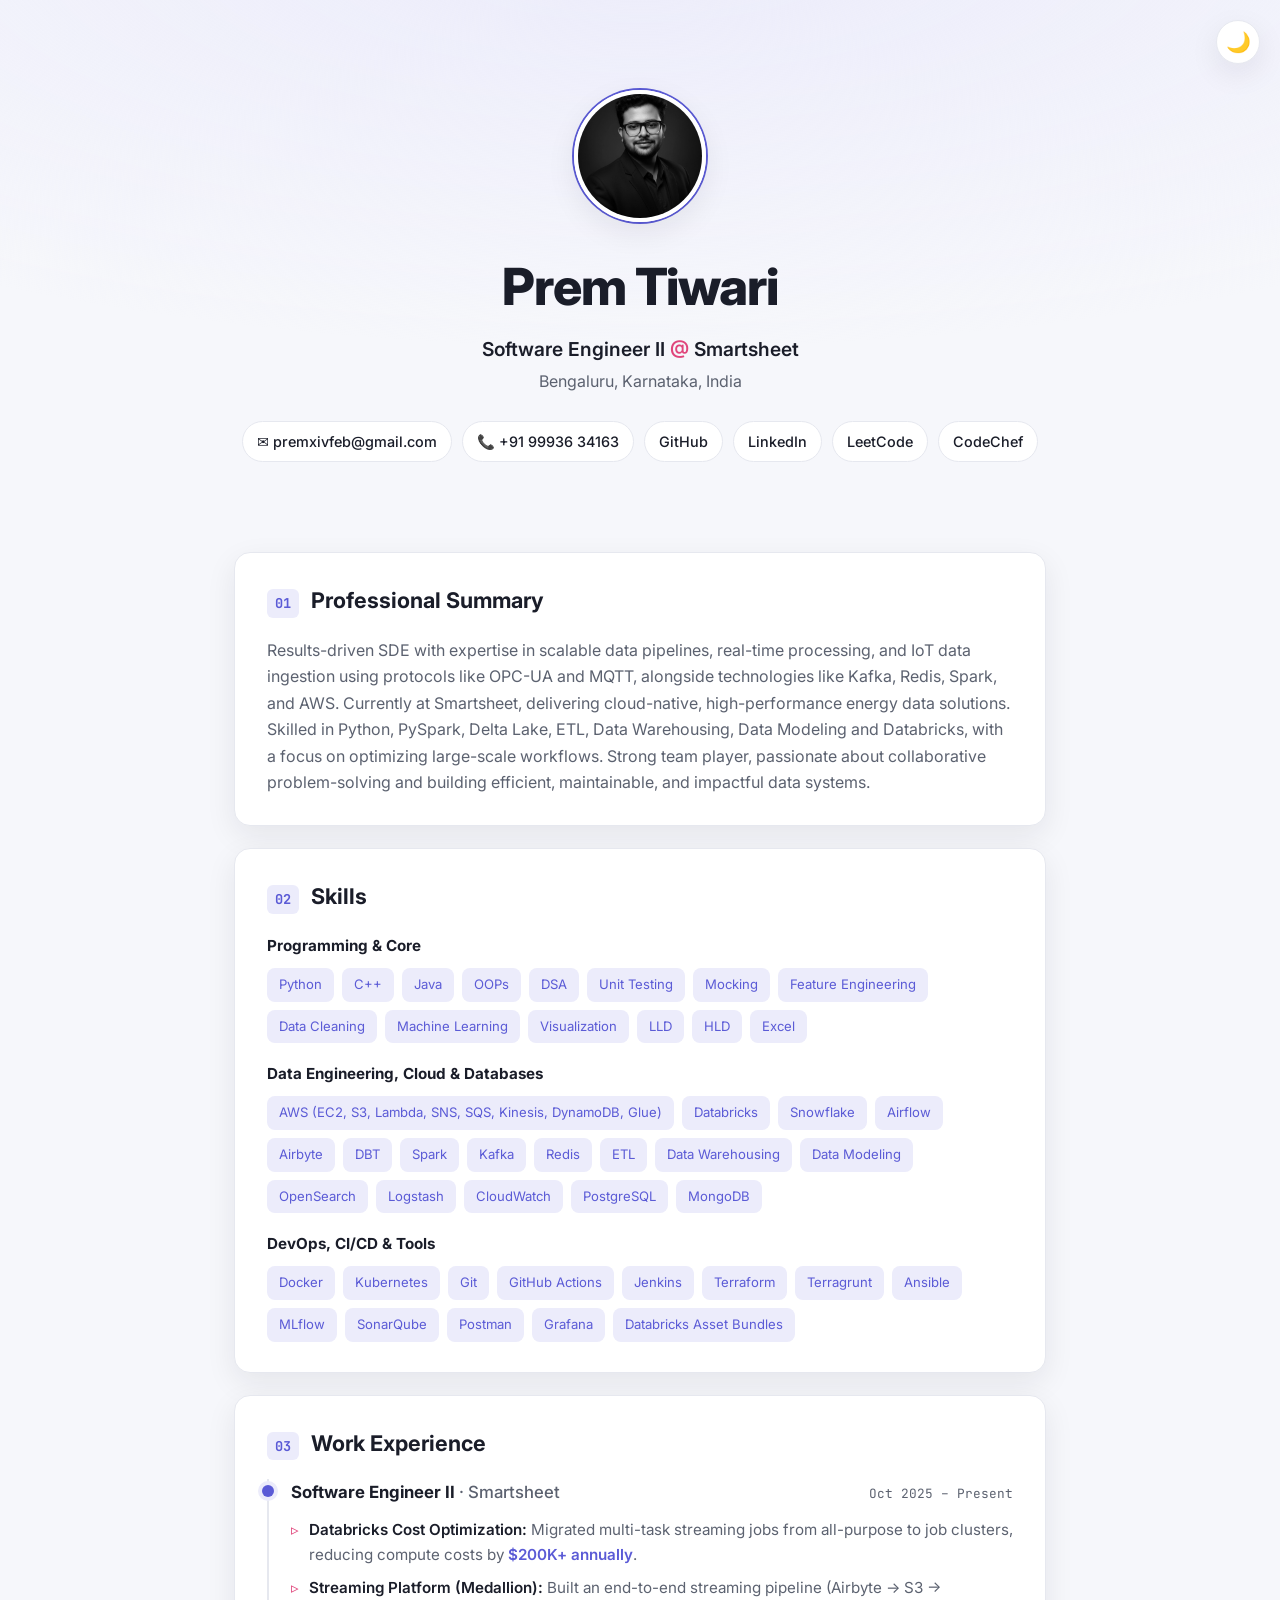
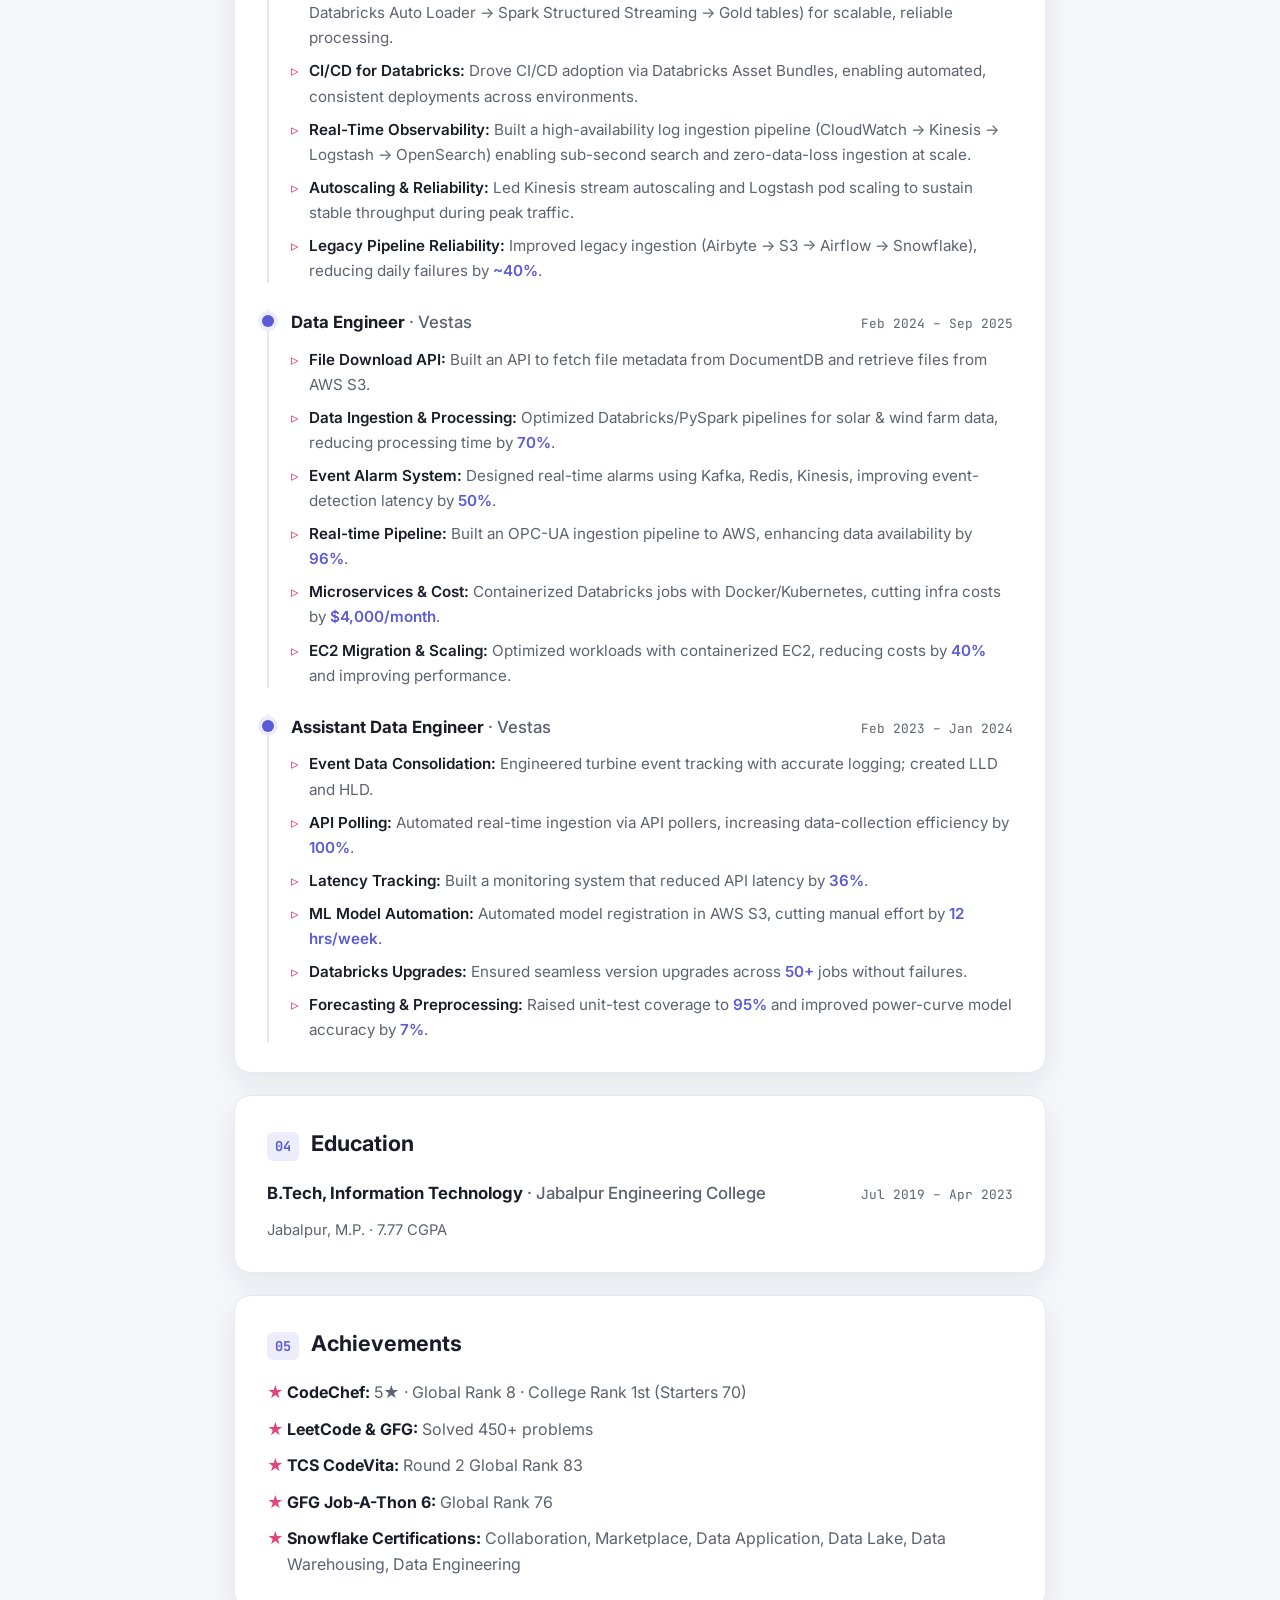
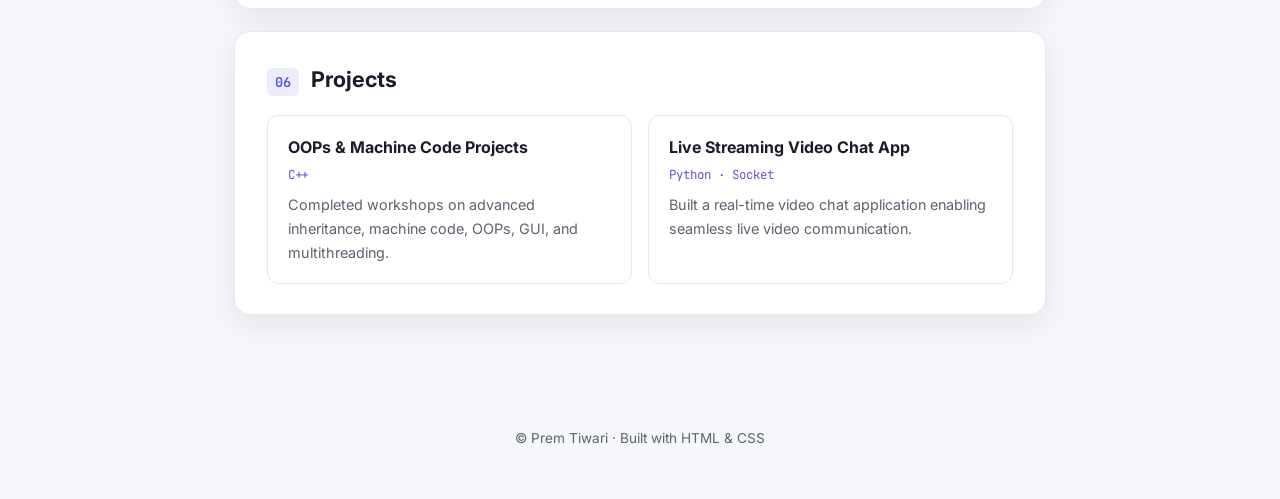
==== index.html @ ea790683 "Add profile photo to resume Co-authored-by: Cursor <cursoragent@cursor.com>" ====
<!DOCTYPE html>
<html lang="en">
<head>
  <meta charset="UTF-8" />
  <meta name="viewport" content="width=device-width, initial-scale=1.0" />
  <title>Prem Tiwari — Software Engineer II</title>
  <meta name="description" content="Prem Tiwari — Software Engineer II at Smartsheet. Data pipelines, real-time processing, cloud-native systems." />
  <link rel="preconnect" href="https://fonts.googleapis.com" />
  <link rel="preconnect" href="https://fonts.gstatic.com" crossorigin />
  <link href="https://fonts.googleapis.com/css2?family=Inter:wght@400;500;600;700;800&family=JetBrains+Mono:wght@500&display=swap" rel="stylesheet" />
  <link rel="stylesheet" href="style.css" />
</head>
<body>
  <button id="themeToggle" class="theme-toggle" aria-label="Toggle dark mode">🌙</button>

  <header class="hero">
    <div class="hero-inner">
      <img class="avatar-photo" src="profile.png" alt="Prem Tiwari" />
      <h1>Prem Tiwari</h1>
      <p class="role">Software Engineer II <span class="at">@</span> Smartsheet</p>
      <p class="location">Bengaluru, Karnataka, India</p>

      <div class="contact">
        <a href="mailto:premxivfeb@gmail.com" class="chip">✉️ premxivfeb@gmail.com</a>
        <a href="tel:+919993634163" class="chip">📞 +91 99936 34163</a>
        <a href="https://github.com/premtiwari14f" target="_blank" rel="noopener" class="chip">GitHub</a>
        <a href="#" target="_blank" rel="noopener" class="chip">LinkedIn</a>
        <a href="#" target="_blank" rel="noopener" class="chip">LeetCode</a>
        <a href="#" target="_blank" rel="noopener" class="chip">CodeChef</a>
      </div>
    </div>
  </header>

  <main>
    <section class="section" id="summary">
      <h2><span class="num">01</span> Professional Summary</h2>
      <p class="summary">
        Results-driven SDE with expertise in scalable data pipelines, real-time processing, and IoT
        data ingestion using protocols like OPC-UA and MQTT, alongside technologies like Kafka, Redis,
        Spark, and AWS. Currently at Smartsheet, delivering cloud-native, high-performance energy data
        solutions. Skilled in Python, PySpark, Delta Lake, ETL, Data Warehousing, Data Modeling and
        Databricks, with a focus on optimizing large-scale workflows. Strong team player, passionate
        about collaborative problem-solving and building efficient, maintainable, and impactful data systems.
      </p>
    </section>

    <section class="section" id="skills">
      <h2><span class="num">02</span> Skills</h2>

      <div class="skill-group">
        <h3>Programming &amp; Core</h3>
        <div class="tags">
          <span>Python</span><span>C++</span><span>Java</span><span>OOPs</span><span>DSA</span>
          <span>Unit Testing</span><span>Mocking</span><span>Feature Engineering</span>
          <span>Data Cleaning</span><span>Machine Learning</span><span>Visualization</span>
          <span>LLD</span><span>HLD</span><span>Excel</span>
        </div>
      </div>

      <div class="skill-group">
        <h3>Data Engineering, Cloud &amp; Databases</h3>
        <div class="tags">
          <span>AWS (EC2, S3, Lambda, SNS, SQS, Kinesis, DynamoDB, Glue)</span>
          <span>Databricks</span><span>Snowflake</span><span>Airflow</span><span>Airbyte</span>
          <span>DBT</span><span>Spark</span><span>Kafka</span><span>Redis</span><span>ETL</span>
          <span>Data Warehousing</span><span>Data Modeling</span><span>OpenSearch</span>
          <span>Logstash</span><span>CloudWatch</span><span>PostgreSQL</span><span>MongoDB</span>
        </div>
      </div>

      <div class="skill-group">
        <h3>DevOps, CI/CD &amp; Tools</h3>
        <div class="tags">
          <span>Docker</span><span>Kubernetes</span><span>Git</span><span>GitHub Actions</span>
          <span>Jenkins</span><span>Terraform</span><span>Terragrunt</span><span>Ansible</span>
          <span>MLflow</span><span>SonarQube</span><span>Postman</span><span>Grafana</span>
          <span>Databricks Asset Bundles</span>
        </div>
      </div>
    </section>

    <section class="section" id="experience">
      <h2><span class="num">03</span> Work Experience</h2>

      <div class="timeline">
        <article class="job">
          <div class="job-head">
            <h3>Software Engineer II <span class="company">· Smartsheet</span></h3>
            <span class="period">Oct 2025 – Present</span>
          </div>
          <ul>
            <li><strong>Databricks Cost Optimization:</strong> Migrated multi-task streaming jobs from all-purpose to job clusters, reducing compute costs by <em>$200K+ annually</em>.</li>
            <li><strong>Streaming Platform (Medallion):</strong> Built an end-to-end streaming pipeline (Airbyte → S3 → Databricks Auto Loader → Spark Structured Streaming → Gold tables) for scalable, reliable processing.</li>
            <li><strong>CI/CD for Databricks:</strong> Drove CI/CD adoption via Databricks Asset Bundles, enabling automated, consistent deployments across environments.</li>
            <li><strong>Real-Time Observability:</strong> Built a high-availability log ingestion pipeline (CloudWatch → Kinesis → Logstash → OpenSearch) enabling sub-second search and zero-data-loss ingestion at scale.</li>
            <li><strong>Autoscaling &amp; Reliability:</strong> Led Kinesis stream autoscaling and Logstash pod scaling to sustain stable throughput during peak traffic.</li>
            <li><strong>Legacy Pipeline Reliability:</strong> Improved legacy ingestion (Airbyte → S3 → Airflow → Snowflake), reducing daily failures by <em>~40%</em>.</li>
          </ul>
        </article>

        <article class="job">
          <div class="job-head">
            <h3>Data Engineer <span class="company">· Vestas</span></h3>
            <span class="period">Feb 2024 – Sep 2025</span>
          </div>
          <ul>
            <li><strong>File Download API:</strong> Built an API to fetch file metadata from DocumentDB and retrieve files from AWS S3.</li>
            <li><strong>Data Ingestion &amp; Processing:</strong> Optimized Databricks/PySpark pipelines for solar &amp; wind farm data, reducing processing time by <em>70%</em>.</li>
            <li><strong>Event Alarm System:</strong> Designed real-time alarms using Kafka, Redis, Kinesis, improving event-detection latency by <em>50%</em>.</li>
            <li><strong>Real-time Pipeline:</strong> Built an OPC-UA ingestion pipeline to AWS, enhancing data availability by <em>96%</em>.</li>
            <li><strong>Microservices &amp; Cost:</strong> Containerized Databricks jobs with Docker/Kubernetes, cutting infra costs by <em>$4,000/month</em>.</li>
            <li><strong>EC2 Migration &amp; Scaling:</strong> Optimized workloads with containerized EC2, reducing costs by <em>40%</em> and improving performance.</li>
          </ul>
        </article>

        <article class="job">
          <div class="job-head">
            <h3>Assistant Data Engineer <span class="company">· Vestas</span></h3>
            <span class="period">Feb 2023 – Jan 2024</span>
          </div>
          <ul>
            <li><strong>Event Data Consolidation:</strong> Engineered turbine event tracking with accurate logging; created LLD and HLD.</li>
            <li><strong>API Polling:</strong> Automated real-time ingestion via API pollers, increasing data-collection efficiency by <em>100%</em>.</li>
            <li><strong>Latency Tracking:</strong> Built a monitoring system that reduced API latency by <em>36%</em>.</li>
            <li><strong>ML Model Automation:</strong> Automated model registration in AWS S3, cutting manual effort by <em>12 hrs/week</em>.</li>
            <li><strong>Databricks Upgrades:</strong> Ensured seamless version upgrades across <em>50+</em> jobs without failures.</li>
            <li><strong>Forecasting &amp; Preprocessing:</strong> Raised unit-test coverage to <em>95%</em> and improved power-curve model accuracy by <em>7%</em>.</li>
          </ul>
        </article>
      </div>
    </section>

    <section class="section" id="education">
      <h2><span class="num">04</span> Education</h2>
      <div class="job-head">
        <h3>B.Tech, Information Technology <span class="company">· Jabalpur Engineering College</span></h3>
        <span class="period">Jul 2019 – Apr 2023</span>
      </div>
      <p class="muted">Jabalpur, M.P. · 7.77 CGPA</p>
    </section>

    <section class="section" id="achievements">
      <h2><span class="num">05</span> Achievements</h2>
      <ul class="achievements">
        <li><strong>CodeChef:</strong> 5★ · Global Rank 8 · College Rank 1st (Starters 70)</li>
        <li><strong>LeetCode &amp; GFG:</strong> Solved 450+ problems</li>
        <li><strong>TCS CodeVita:</strong> Round 2 Global Rank 83</li>
        <li><strong>GFG Job-A-Thon 6:</strong> Global Rank 76</li>
        <li><strong>Snowflake Certifications:</strong> Collaboration, Marketplace, Data Application, Data Lake, Data Warehousing, Data Engineering</li>
      </ul>
    </section>

    <section class="section" id="projects">
      <h2><span class="num">06</span> Projects</h2>
      <div class="cards">
        <article class="card">
          <h3>OOPs &amp; Machine Code Projects</h3>
          <p class="stack">C++</p>
          <p>Completed workshops on advanced inheritance, machine code, OOPs, GUI, and multithreading.</p>
        </article>
        <article class="card">
          <h3>Live Streaming Video Chat App</h3>
          <p class="stack">Python · Socket</p>
          <p>Built a real-time video chat application enabling seamless live video communication.</p>
        </article>
      </div>
    </section>
  </main>

  <footer>
    <p>© <span id="year"></span> Prem Tiwari · Built with HTML &amp; CSS</p>
  </footer>

  <script src="script.js"></script>
</body>
</html>
---- style.css ----
:root {
  --bg: #f6f7fb;
  --surface: #ffffff;
  --text: #1a1d29;
  --muted: #5c6270;
  --primary: #5b5bd6;
  --primary-soft: #ececfb;
  --accent: #e0457b;
  --border: #e6e8ef;
  --shadow: 0 10px 30px rgba(20, 23, 40, 0.08);
  --radius: 16px;
}

[data-theme="dark"] {
  --bg: #0e1016;
  --surface: #171a22;
  --text: #e8eaf0;
  --muted: #9aa1b2;
  --primary: #8b8bf0;
  --primary-soft: #23233a;
  --accent: #f0709e;
  --border: #262a36;
  --shadow: 0 10px 30px rgba(0, 0, 0, 0.35);
}

* { box-sizing: border-box; margin: 0; padding: 0; }

html { scroll-behavior: smooth; }

body {
  font-family: "Inter", system-ui, -apple-system, sans-serif;
  background: var(--bg);
  color: var(--text);
  line-height: 1.65;
  -webkit-font-smoothing: antialiased;
  transition: background 0.3s ease, color 0.3s ease;
}

/* Theme toggle */
.theme-toggle {
  position: fixed;
  top: 20px;
  right: 20px;
  z-index: 50;
  width: 44px;
  height: 44px;
  border-radius: 50%;
  border: 1px solid var(--border);
  background: var(--surface);
  color: var(--text);
  font-size: 20px;
  cursor: pointer;
  box-shadow: var(--shadow);
  transition: transform 0.2s ease;
}
.theme-toggle:hover { transform: scale(1.1) rotate(-10deg); }

/* Hero */
.hero {
  background:
    radial-gradient(1200px 400px at 50% -10%, var(--primary-soft), transparent),
    var(--bg);
  padding: 90px 24px 60px;
  text-align: center;
}
.hero-inner { max-width: 820px; margin: 0 auto; }

.avatar {
  width: 92px; height: 92px;
  margin: 0 auto 22px;
  display: grid; place-items: center;
  border-radius: 50%;
  background: linear-gradient(135deg, var(--primary), var(--accent));
  color: #fff;
  font-weight: 800;
  font-size: 34px;
  letter-spacing: 1px;
  box-shadow: var(--shadow);
}

.avatar-photo {
  width: 132px;
  height: 132px;
  margin: 0 auto 22px;
  display: block;
  object-fit: cover;
  border-radius: 50%;
  border: 4px solid var(--surface);
  box-shadow: var(--shadow), 0 0 0 2px var(--primary);
}

.hero h1 {
  font-size: clamp(2.2rem, 5vw, 3.2rem);
  font-weight: 800;
  letter-spacing: -0.02em;
}
.role { font-size: 1.2rem; font-weight: 600; margin-top: 6px; }
.role .at { color: var(--accent); }
.location { color: var(--muted); margin-top: 2px; }

.contact {
  margin-top: 26px;
  display: flex;
  flex-wrap: wrap;
  gap: 10px;
  justify-content: center;
}
.chip {
  display: inline-flex;
  align-items: center;
  gap: 6px;
  padding: 8px 14px;
  border-radius: 999px;
  background: var(--surface);
  border: 1px solid var(--border);
  color: var(--text);
  text-decoration: none;
  font-size: 0.9rem;
  font-weight: 500;
  transition: transform 0.15s ease, border-color 0.15s ease, color 0.15s ease;
}
.chip:hover { transform: translateY(-2px); border-color: var(--primary); color: var(--primary); }

/* Main layout */
main { max-width: 860px; margin: 0 auto; padding: 30px 24px 60px; }

.section {
  background: var(--surface);
  border: 1px solid var(--border);
  border-radius: var(--radius);
  padding: 30px 32px;
  margin-bottom: 22px;
  box-shadow: var(--shadow);
}

.section h2 {
  font-size: 1.35rem;
  font-weight: 700;
  margin-bottom: 18px;
  display: flex;
  align-items: baseline;
  gap: 12px;
}
.num {
  font-family: "JetBrains Mono", monospace;
  font-size: 0.85rem;
  color: var(--primary);
  background: var(--primary-soft);
  padding: 3px 8px;
  border-radius: 6px;
}

.summary { color: var(--muted); }

/* Skills */
.skill-group { margin-bottom: 18px; }
.skill-group:last-child { margin-bottom: 0; }
.skill-group h3 { font-size: 0.95rem; margin-bottom: 10px; color: var(--text); }
.tags { display: flex; flex-wrap: wrap; gap: 8px; }
.tags span {
  font-size: 0.82rem;
  padding: 5px 11px;
  border-radius: 8px;
  background: var(--primary-soft);
  color: var(--primary);
  border: 1px solid transparent;
  transition: transform 0.15s ease;
}
.tags span:hover { transform: translateY(-2px); }

/* Experience */
.timeline { display: flex; flex-direction: column; gap: 26px; }
.job {
  position: relative;
  padding-left: 22px;
  border-left: 2px solid var(--border);
}
.job::before {
  content: "";
  position: absolute;
  left: -7px; top: 6px;
  width: 12px; height: 12px;
  border-radius: 50%;
  background: var(--primary);
  box-shadow: 0 0 0 4px var(--primary-soft);
}
.job-head {
  display: flex;
  flex-wrap: wrap;
  justify-content: space-between;
  align-items: baseline;
  gap: 6px;
  margin-bottom: 10px;
}
.job-head h3 { font-size: 1.05rem; font-weight: 700; }
.company { color: var(--muted); font-weight: 500; }
.period {
  font-family: "JetBrains Mono", monospace;
  font-size: 0.8rem;
  color: var(--muted);
  white-space: nowrap;
}
.job ul { list-style: none; display: flex; flex-direction: column; gap: 8px; }
.job li { position: relative; padding-left: 18px; color: var(--muted); font-size: 0.95rem; }
.job li::before {
  content: "▹";
  position: absolute;
  left: 0;
  color: var(--accent);
}
.job li strong { color: var(--text); font-weight: 600; }
.job li em { color: var(--primary); font-style: normal; font-weight: 600; }

/* Education / misc */
.muted { color: var(--muted); font-size: 0.92rem; margin-top: 4px; }

.achievements { list-style: none; display: flex; flex-direction: column; gap: 10px; }
.achievements li { padding-left: 20px; position: relative; color: var(--muted); }
.achievements li::before { content: "★"; position: absolute; left: 0; color: var(--accent); }
.achievements li strong { color: var(--text); }

/* Projects */
.cards { display: grid; grid-template-columns: repeat(auto-fit, minmax(240px, 1fr)); gap: 16px; }
.card {
  border: 1px solid var(--border);
  border-radius: 12px;
  padding: 18px 20px;
  transition: transform 0.18s ease, border-color 0.18s ease;
}
.card:hover { transform: translateY(-4px); border-color: var(--primary); }
.card h3 { font-size: 1rem; margin-bottom: 4px; }
.card .stack {
  font-family: "JetBrains Mono", monospace;
  font-size: 0.78rem;
  color: var(--primary);
  margin-bottom: 8px;
}
.card p:last-child { color: var(--muted); font-size: 0.9rem; }

footer {
  text-align: center;
  padding: 30px 20px 50px;
  color: var(--muted);
  font-size: 0.85rem;
}

@media (max-width: 560px) {
  .section { padding: 24px 20px; }
  .hero { padding: 70px 20px 50px; }
}
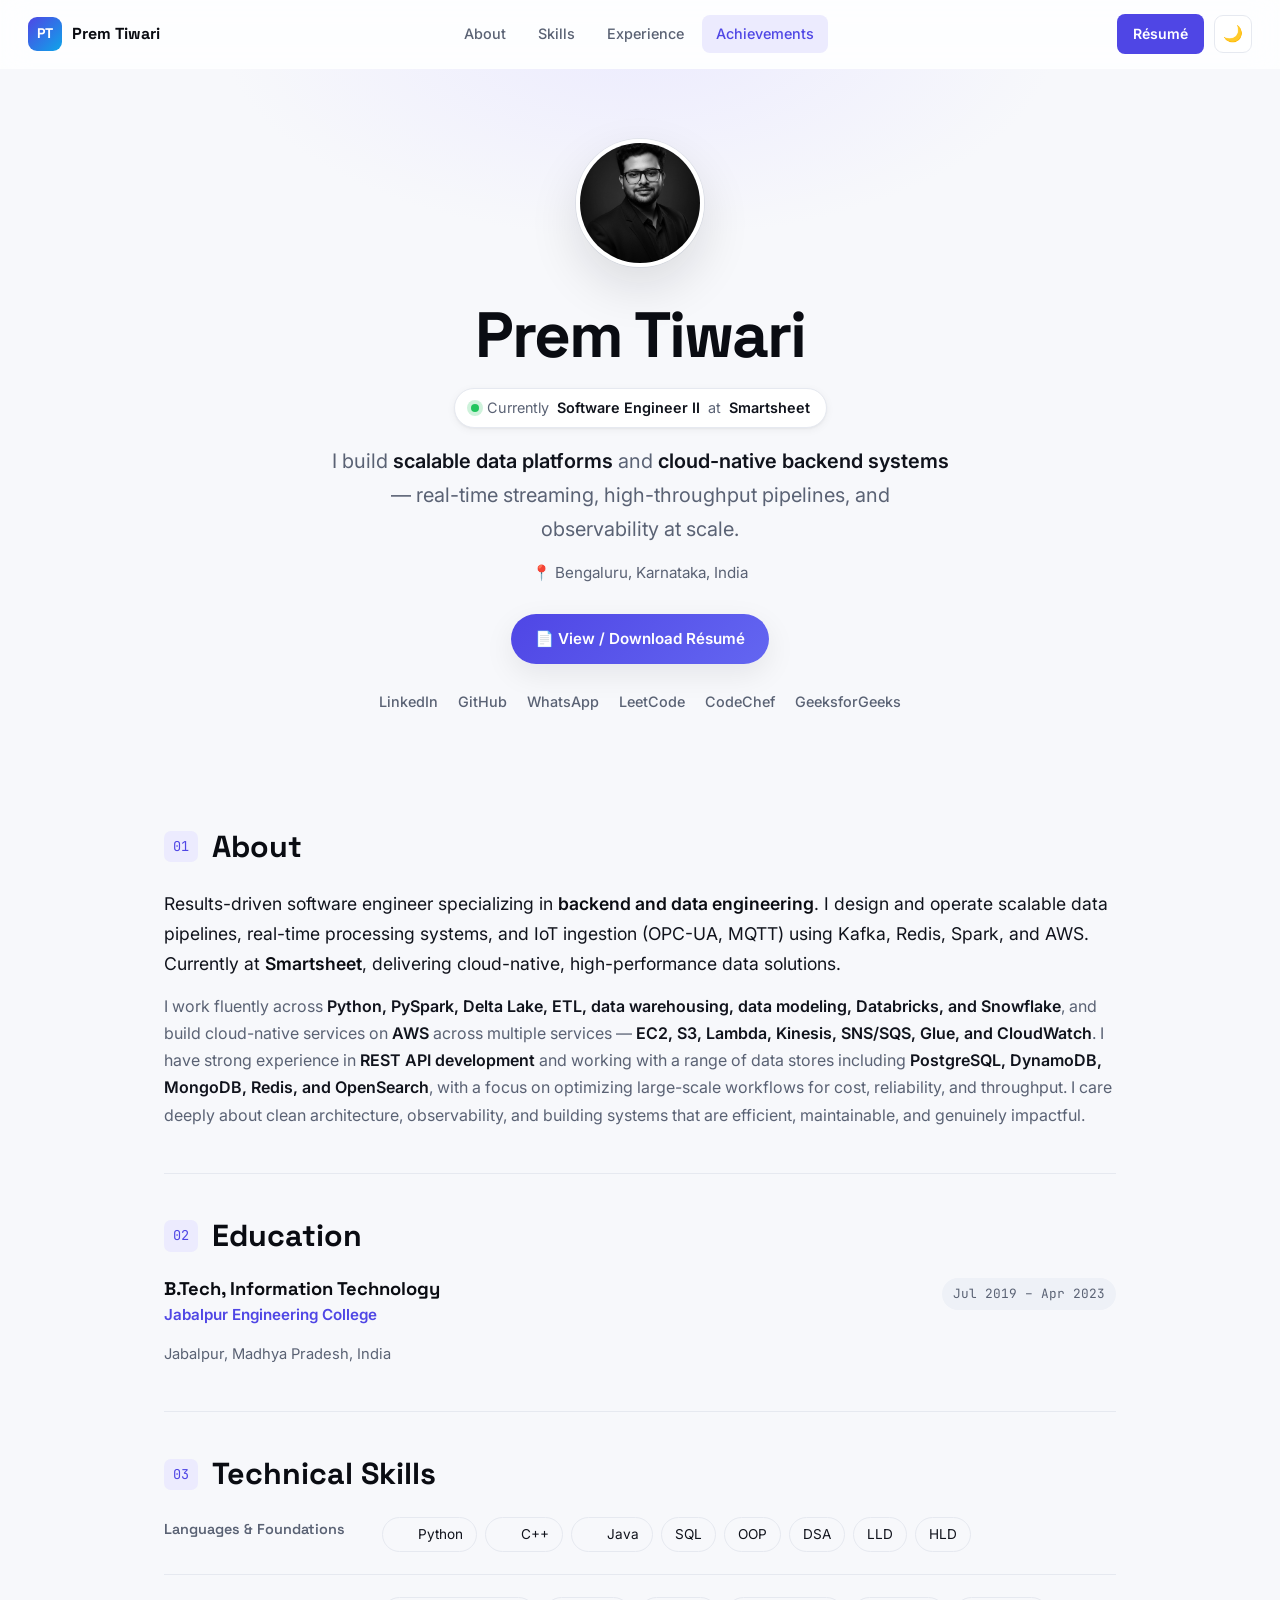
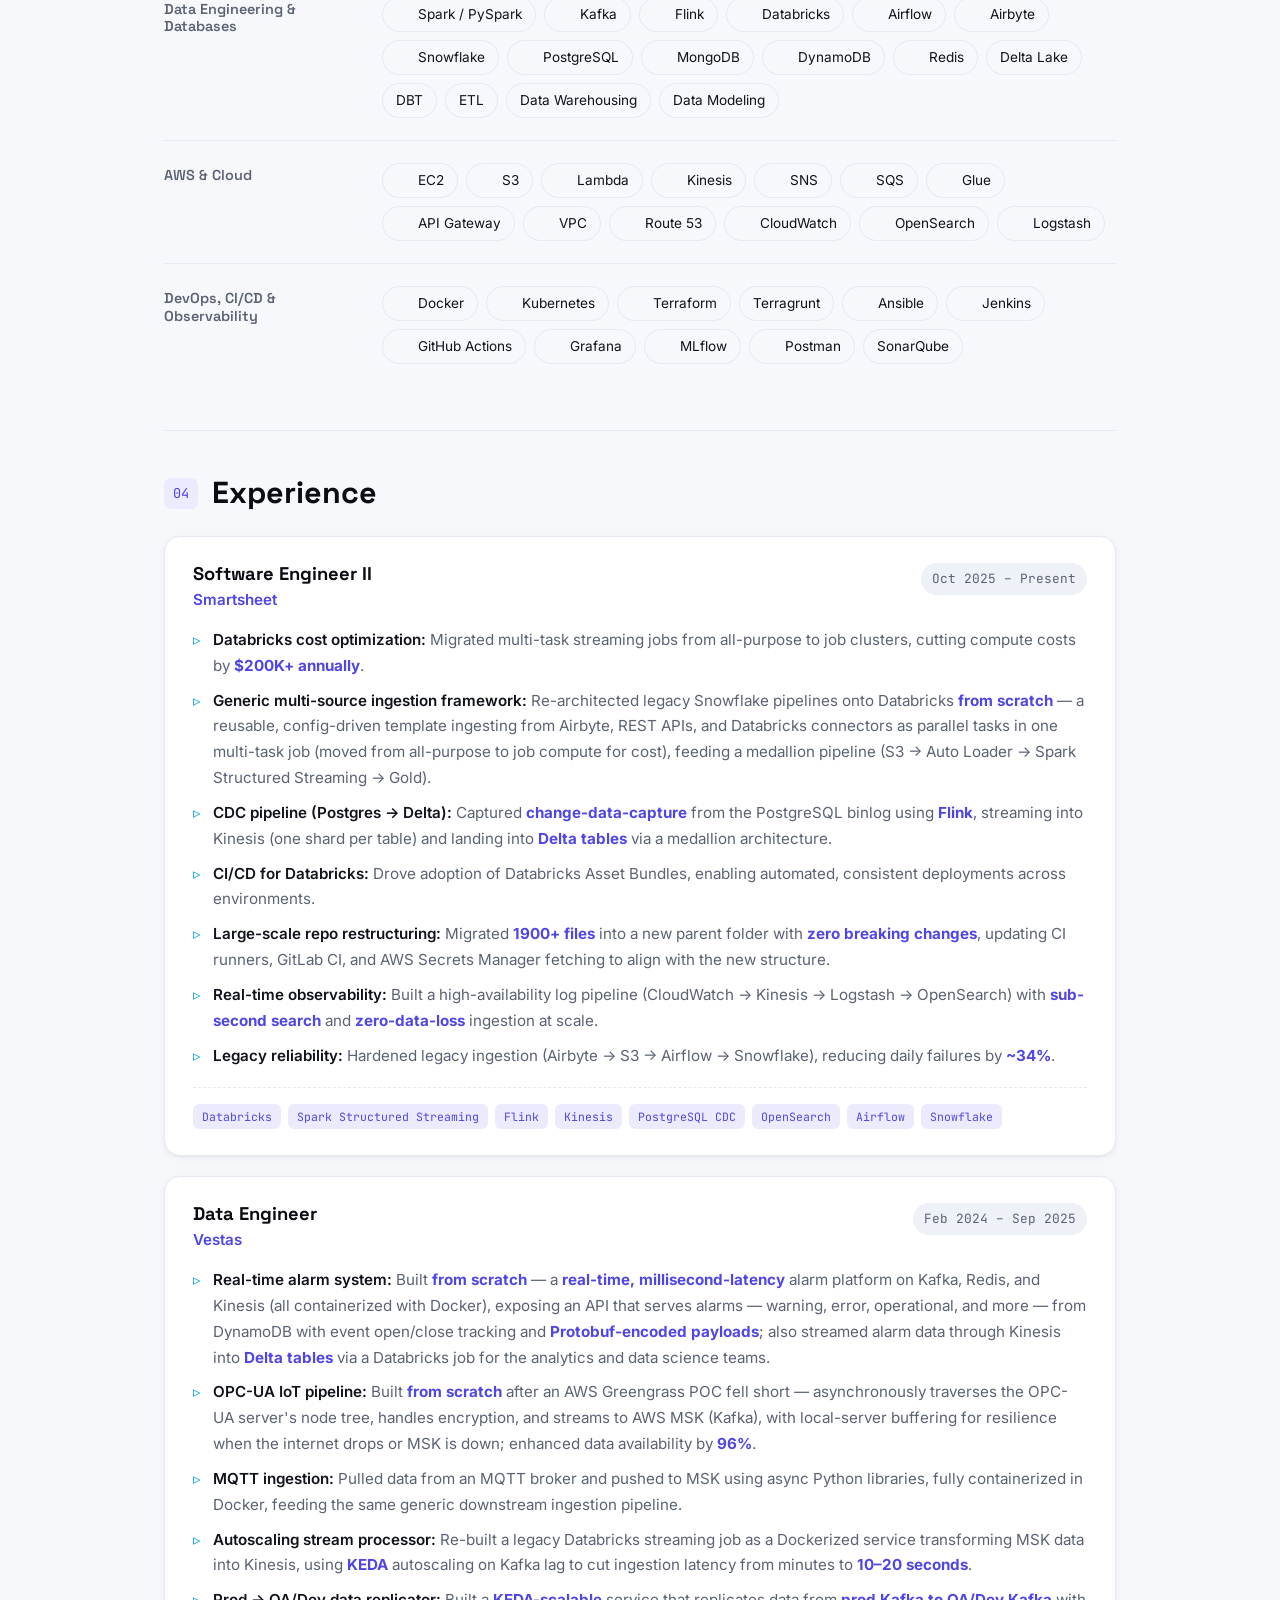
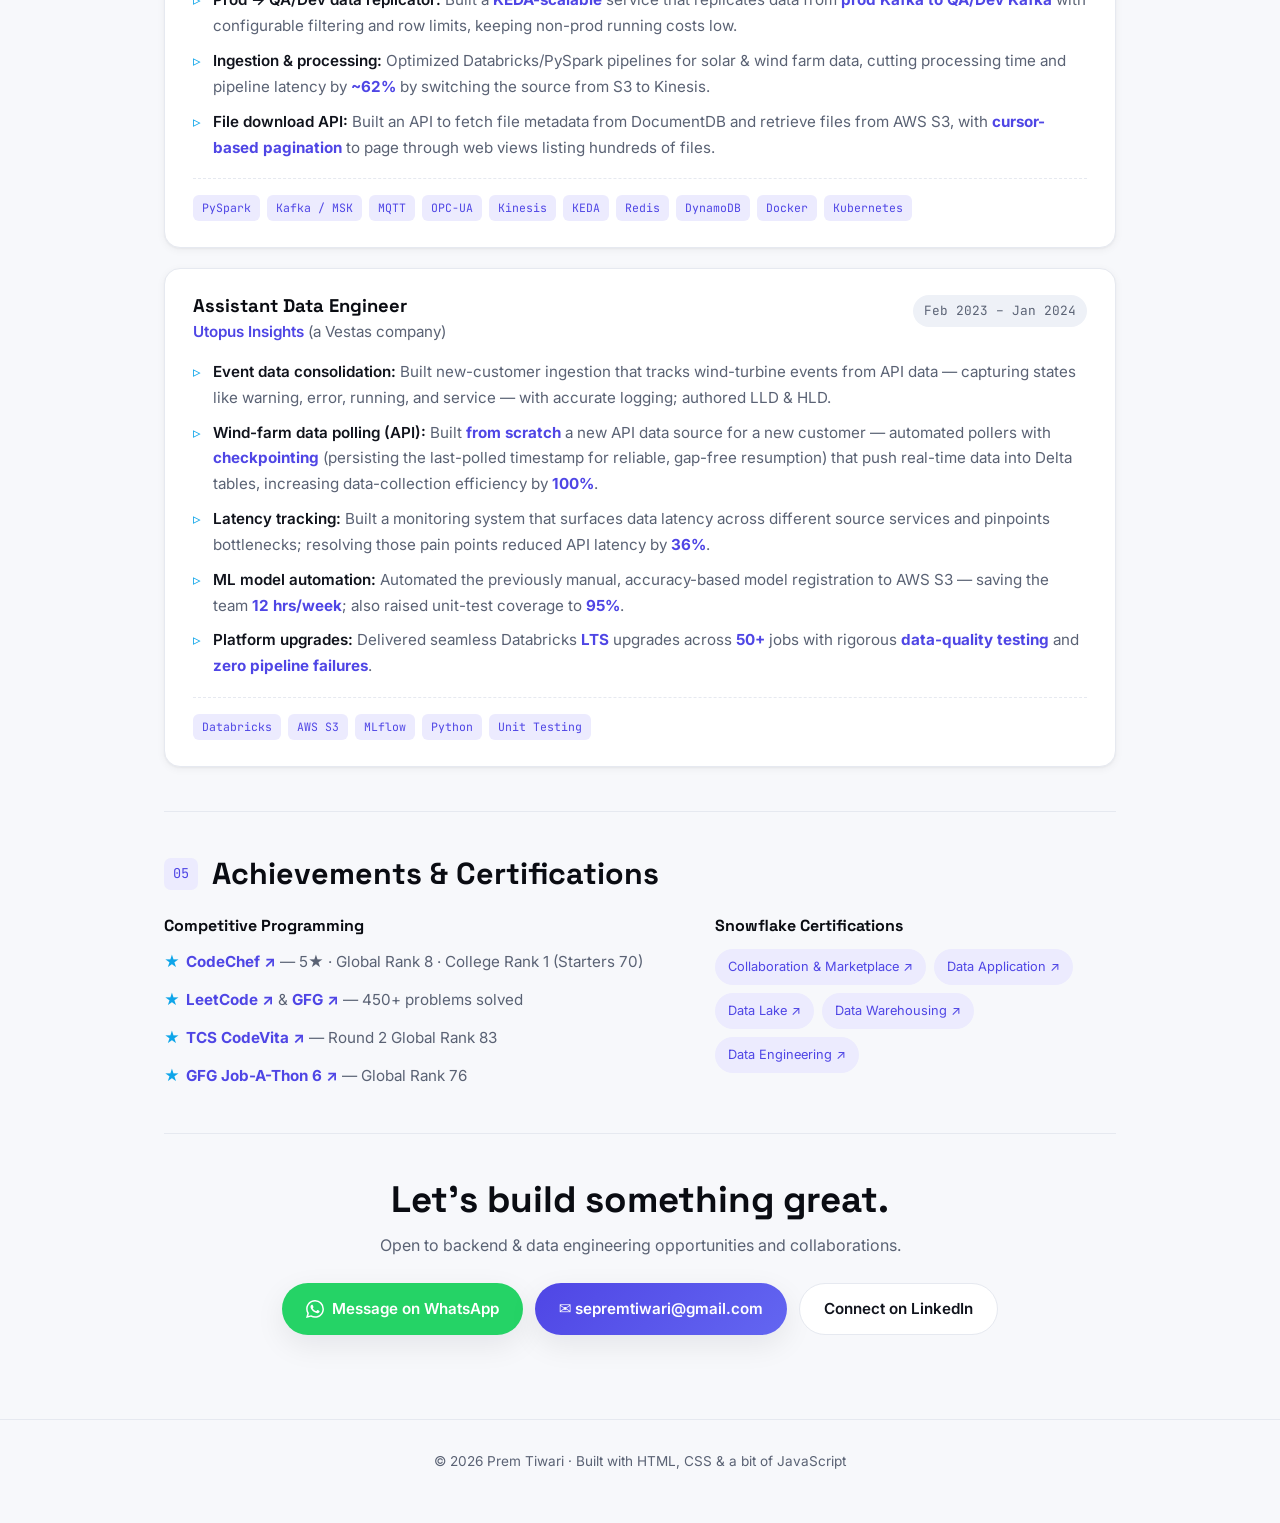
==== commit 805941f1: "Update index.html, resume.html, and script.js to enhance user experience and contact information. Ad" ====
--- a/index.html
+++ b/index.html
@@ -3,173 +3,307 @@
 <head>
   <meta charset="UTF-8" />
   <meta name="viewport" content="width=device-width, initial-scale=1.0" />
-  <title>Prem Tiwari — Software Engineer II</title>
-  <meta name="description" content="Prem Tiwari — Software Engineer II at Smartsheet. Data pipelines, real-time processing, cloud-native systems." />
+  <title>Prem Tiwari — Software Engineer II · Backend &amp; Data Engineering</title>
+  <meta name="description" content="Prem Tiwari — Software Engineer II at Smartsheet. Backend and data engineering: scalable data pipelines, real-time streaming, cloud-native systems on AWS, Databricks, Spark, and Kafka." />
+  <meta property="og:title" content="Prem Tiwari — Software Engineer II" />
+  <meta property="og:description" content="Backend & Data Engineer specializing in scalable pipelines, real-time streaming, and cloud-native systems." />
+  <meta property="og:type" content="website" />
   <link rel="preconnect" href="https://fonts.googleapis.com" />
   <link rel="preconnect" href="https://fonts.gstatic.com" crossorigin />
-  <link href="https://fonts.googleapis.com/css2?family=Inter:wght@400;500;600;700;800&family=JetBrains+Mono:wght@500&display=swap" rel="stylesheet" />
+  <link href="https://fonts.googleapis.com/css2?family=Inter:wght@400;500;600;700;800&family=Space+Grotesk:wght@500;600;700&family=JetBrains+Mono:wght@400;500&display=swap" rel="stylesheet" />
   <link rel="stylesheet" href="style.css" />
 </head>
 <body>
-  <button id="themeToggle" class="theme-toggle" aria-label="Toggle dark mode">🌙</button>
-
-  <header class="hero">
-    <div class="hero-inner">
-      <img class="avatar-photo" src="profile.png" alt="Prem Tiwari" />
+  <!-- Navigation -->
+  <nav class="nav" id="nav">
+    <a href="#top" class="brand">
+      <span class="brand-mark">PT</span>
+      <span class="brand-name">Prem Tiwari</span>
+    </a>
+    <div class="nav-links">
+      <a href="#about">About</a>
+      <a href="#skills">Skills</a>
+      <a href="#experience">Experience</a>
+      <a href="#achievements">Achievements</a>
+    </div>
+    <div class="nav-actions">
+      <a href="resume.html" class="nav-cta">Résumé</a>
+      <button id="themeToggle" class="theme-toggle" aria-label="Toggle dark mode">🌙</button>
+    </div>
+  </nav>
+
+  <!-- Hero -->
+  <header class="hero" id="top">
+    <div class="hero-inner reveal">
+      <img class="avatar-photo" id="avatarPhoto" src="profile.png" alt="Prem Tiwari" title="Click to enlarge" />
       <h1>Prem Tiwari</h1>
-      <p class="role">Software Engineer II <span class="at">@</span> Smartsheet</p>
-      <p class="location">Bengaluru, Karnataka, India</p>
-
-      <div class="contact">
-        <a href="mailto:premxivfeb@gmail.com" class="chip">✉️ premxivfeb@gmail.com</a>
-        <a href="tel:+919993634163" class="chip">📞 +91 99936 34163</a>
-        <a href="https://github.com/premtiwari14f" target="_blank" rel="noopener" class="chip">GitHub</a>
-        <a href="#" target="_blank" rel="noopener" class="chip">LinkedIn</a>
-        <a href="#" target="_blank" rel="noopener" class="chip">LeetCode</a>
-        <a href="#" target="_blank" rel="noopener" class="chip">CodeChef</a>
+      <p class="current-role"><span class="dot"></span> Currently <strong>Software Engineer II</strong> at <strong>Smartsheet</strong></p>
+      <p class="tagline">
+        I build <strong>scalable data platforms</strong> and <strong>cloud-native backend systems</strong> —
+        real-time streaming, high-throughput pipelines, and observability at scale.
+      </p>
+      <p class="location">📍 Bengaluru, Karnataka, India</p>
+
+      <div class="hero-cta">
+        <a href="resume.html" class="btn btn-primary">📄 View / Download Résumé</a>
+      </div>
+
+      <div class="socials">
+        <a href="https://www.linkedin.com/in/premtiwari14f/" target="_blank" rel="noopener">LinkedIn</a>
+        <a href="https://github.com/sepkt" target="_blank" rel="noopener">GitHub</a>
+        <a href="https://wa.me/919644846577" target="_blank" rel="noopener">WhatsApp</a>
+        <a href="https://leetcode.com/u/prem14f/" target="_blank" rel="noopener">LeetCode</a>
+        <a href="https://www.codechef.com/users/premtiwari14f" target="_blank" rel="noopener">CodeChef</a>
+        <a href="https://www.geeksforgeeks.org/user/premlkt123/" target="_blank" rel="noopener">GeeksforGeeks</a>
       </div>
     </div>
+
   </header>
 
   <main>
-    <section class="section" id="summary">
-      <h2><span class="num">01</span> Professional Summary</h2>
-      <p class="summary">
-        Results-driven SDE with expertise in scalable data pipelines, real-time processing, and IoT
-        data ingestion using protocols like OPC-UA and MQTT, alongside technologies like Kafka, Redis,
-        Spark, and AWS. Currently at Smartsheet, delivering cloud-native, high-performance energy data
-        solutions. Skilled in Python, PySpark, Delta Lake, ETL, Data Warehousing, Data Modeling and
-        Databricks, with a focus on optimizing large-scale workflows. Strong team player, passionate
-        about collaborative problem-solving and building efficient, maintainable, and impactful data systems.
+    <!-- About -->
+    <section class="section reveal" id="about">
+      <div class="section-head">
+        <span class="num">01</span>
+        <h2>About</h2>
+      </div>
+      <p class="lead">
+        Results-driven software engineer specializing in <strong>backend and data engineering</strong>. I design and
+        operate scalable data pipelines, real-time processing systems, and IoT ingestion (OPC-UA, MQTT) using
+        Kafka, Redis, Spark, and AWS. Currently at <strong>Smartsheet</strong>, delivering cloud-native,
+        high-performance data solutions.
       </p>
-    </section>
-
-    <section class="section" id="skills">
-      <h2><span class="num">02</span> Skills</h2>
-
-      <div class="skill-group">
-        <h3>Programming &amp; Core</h3>
-        <div class="tags">
-          <span>Python</span><span>C++</span><span>Java</span><span>OOPs</span><span>DSA</span>
-          <span>Unit Testing</span><span>Mocking</span><span>Feature Engineering</span>
-          <span>Data Cleaning</span><span>Machine Learning</span><span>Visualization</span>
-          <span>LLD</span><span>HLD</span><span>Excel</span>
-        </div>
-      </div>
-
-      <div class="skill-group">
-        <h3>Data Engineering, Cloud &amp; Databases</h3>
-        <div class="tags">
-          <span>AWS (EC2, S3, Lambda, SNS, SQS, Kinesis, DynamoDB, Glue)</span>
-          <span>Databricks</span><span>Snowflake</span><span>Airflow</span><span>Airbyte</span>
-          <span>DBT</span><span>Spark</span><span>Kafka</span><span>Redis</span><span>ETL</span>
-          <span>Data Warehousing</span><span>Data Modeling</span><span>OpenSearch</span>
-          <span>Logstash</span><span>CloudWatch</span><span>PostgreSQL</span><span>MongoDB</span>
-        </div>
-      </div>
-
-      <div class="skill-group">
-        <h3>DevOps, CI/CD &amp; Tools</h3>
-        <div class="tags">
-          <span>Docker</span><span>Kubernetes</span><span>Git</span><span>GitHub Actions</span>
-          <span>Jenkins</span><span>Terraform</span><span>Terragrunt</span><span>Ansible</span>
-          <span>MLflow</span><span>SonarQube</span><span>Postman</span><span>Grafana</span>
-          <span>Databricks Asset Bundles</span>
-        </div>
-      </div>
-    </section>
-
-    <section class="section" id="experience">
-      <h2><span class="num">03</span> Work Experience</h2>
+      <p class="muted-body">
+        I work fluently across <strong>Python, PySpark, Delta Lake, ETL, data warehousing, data modeling,
+        Databricks, and Snowflake</strong>, and build cloud-native services on <strong>AWS</strong> across
+        multiple services — <strong>EC2, S3, Lambda, Kinesis, SNS/SQS, Glue, and CloudWatch</strong>. I have
+        strong experience in <strong>REST API development</strong> and working with a range of data stores
+        including <strong>PostgreSQL, DynamoDB, MongoDB, Redis, and OpenSearch</strong>, with a focus on
+        optimizing large-scale workflows for cost, reliability, and throughput. I care deeply about clean
+        architecture, observability, and building systems that are efficient, maintainable, and genuinely impactful.
+      </p>
+    </section>
+
+    <!-- Education -->
+    <section class="section reveal" id="education">
+      <div class="section-head">
+        <span class="num">02</span>
+        <h2>Education</h2>
+      </div>
+      <div class="job-head">
+        <div>
+          <h3>B.Tech, Information Technology</h3>
+          <p class="company">Jabalpur Engineering College</p>
+        </div>
+        <span class="period">Jul 2019 – Apr 2023</span>
+      </div>
+      <p class="muted">Jabalpur, Madhya Pradesh, India</p>
+    </section>
+
+    <!-- Skills -->
+    <section class="section reveal" id="skills">
+      <div class="section-head">
+        <span class="num">03</span>
+        <h2>Technical Skills</h2>
+      </div>
+
+      <div class="skills-list">
+        <div class="skill-row">
+          <h3>Languages &amp; Foundations</h3>
+          <div class="tags">
+            <span><img class="si" src="https://cdn.simpleicons.org/python/3776AB" alt="" />Python</span>
+            <span><img class="si" src="https://cdn.simpleicons.org/cplusplus/00599C" alt="" />C++</span>
+            <span><img class="si dark-invert" src="https://cdn.simpleicons.org/openjdk/000000" alt="" />Java</span>
+            <span>SQL</span><span>OOP</span><span>DSA</span><span>LLD</span><span>HLD</span>
+          </div>
+        </div>
+
+        <div class="skill-row">
+          <h3>Data Engineering &amp; Databases</h3>
+          <div class="tags">
+            <span><img class="si" src="https://cdn.simpleicons.org/apachespark/E25A1C" alt="" />Spark / PySpark</span>
+            <span><img class="si dark-invert" src="https://cdn.simpleicons.org/apachekafka/000000" alt="" />Kafka</span>
+            <span><img class="si" src="https://cdn.simpleicons.org/apacheflink/E6526F" alt="" />Flink</span>
+            <span><img class="si" src="https://cdn.simpleicons.org/databricks/FF3621" alt="" />Databricks</span>
+            <span><img class="si" src="https://cdn.simpleicons.org/apacheairflow/017CEE" alt="" />Airflow</span>
+            <span><img class="si" src="https://cdn.simpleicons.org/airbyte/615EFF" alt="" />Airbyte</span>
+            <span><img class="si" src="https://cdn.simpleicons.org/snowflake/29B5E8" alt="" />Snowflake</span>
+            <span><img class="si" src="https://cdn.simpleicons.org/postgresql/4169E1" alt="" />PostgreSQL</span>
+            <span><img class="si" src="https://cdn.simpleicons.org/mongodb/47A248" alt="" />MongoDB</span>
+            <span><img class="si" src="https://icon.icepanel.io/AWS/svg/Database/DynamoDB.svg" alt="" />DynamoDB</span>
+            <span><img class="si" src="https://cdn.simpleicons.org/redis/FF4438" alt="" />Redis</span>
+            <span>Delta Lake</span><span>DBT</span><span>ETL</span>
+            <span>Data Warehousing</span><span>Data Modeling</span>
+          </div>
+        </div>
+
+        <div class="skill-row">
+          <h3>AWS &amp; Cloud</h3>
+          <div class="tags">
+            <span><img class="si" src="https://icon.icepanel.io/AWS/svg/Compute/EC2.svg" alt="" />EC2</span>
+            <span><img class="si" src="https://icon.icepanel.io/AWS/svg/Storage/Simple-Storage-Service.svg" alt="" />S3</span>
+            <span><img class="si" src="https://icon.icepanel.io/AWS/svg/Compute/Lambda.svg" alt="" />Lambda</span>
+            <span><img class="si" src="https://icon.icepanel.io/AWS/svg/Analytics/Kinesis.svg" alt="" />Kinesis</span>
+            <span><img class="si" src="https://icon.icepanel.io/AWS/svg/App-Integration/Simple-Notification-Service.svg" alt="" />SNS</span>
+            <span><img class="si" src="https://icon.icepanel.io/AWS/svg/App-Integration/Simple-Queue-Service.svg" alt="" />SQS</span>
+            <span><img class="si" src="https://icon.icepanel.io/AWS/svg/Analytics/Glue.svg" alt="" />Glue</span>
+            <span><img class="si" src="https://icon.icepanel.io/AWS/svg/App-Integration/API-Gateway.svg" alt="" />API Gateway</span>
+            <span><img class="si" src="https://icon.icepanel.io/AWS/svg/Networking-Content-Delivery/Virtual-Private-Cloud.svg" alt="" />VPC</span>
+            <span><img class="si" src="https://icon.icepanel.io/AWS/svg/Networking-Content-Delivery/Route-53.svg" alt="" />Route 53</span>
+            <span><img class="si" src="https://icon.icepanel.io/AWS/svg/Management-Governance/CloudWatch.svg" alt="" />CloudWatch</span>
+            <span><img class="si" src="https://icon.icepanel.io/AWS/svg/Analytics/OpenSearch-Service.svg" alt="" />OpenSearch</span>
+            <span><img class="si" src="https://cdn.simpleicons.org/logstash/005571" alt="" />Logstash</span>
+          </div>
+        </div>
+
+        <div class="skill-row">
+          <h3>DevOps, CI/CD &amp; Observability</h3>
+          <div class="tags">
+            <span><img class="si" src="https://cdn.simpleicons.org/docker/2496ED" alt="" />Docker</span>
+            <span><img class="si" src="https://cdn.simpleicons.org/kubernetes/326CE5" alt="" />Kubernetes</span>
+            <span><img class="si" src="https://cdn.simpleicons.org/terraform/844FBA" alt="" />Terraform</span>
+            <span>Terragrunt</span>
+            <span><img class="si dark-invert" src="https://cdn.simpleicons.org/ansible/000000" alt="" />Ansible</span>
+            <span><img class="si" src="https://cdn.simpleicons.org/jenkins/D24939" alt="" />Jenkins</span>
+            <span><img class="si dark-invert" src="https://cdn.simpleicons.org/github/181717" alt="" />GitHub Actions</span>
+            <span><img class="si" src="https://cdn.simpleicons.org/grafana/F46800" alt="" />Grafana</span>
+            <span><img class="si" src="https://cdn.simpleicons.org/mlflow/0194E2" alt="" />MLflow</span>
+            <span><img class="si" src="https://cdn.simpleicons.org/postman/FF6C37" alt="" />Postman</span>
+            <span>SonarQube</span>
+          </div>
+        </div>
+      </div>
+    </section>
+
+    <!-- Experience -->
+    <section class="section reveal" id="experience">
+      <div class="section-head">
+        <span class="num">04</span>
+        <h2>Experience</h2>
+      </div>
 
       <div class="timeline">
         <article class="job">
           <div class="job-head">
-            <h3>Software Engineer II <span class="company">· Smartsheet</span></h3>
+            <div>
+              <h3>Software Engineer II</h3>
+              <p class="company">Smartsheet</p>
+            </div>
             <span class="period">Oct 2025 – Present</span>
           </div>
           <ul>
-            <li><strong>Databricks Cost Optimization:</strong> Migrated multi-task streaming jobs from all-purpose to job clusters, reducing compute costs by <em>$200K+ annually</em>.</li>
-            <li><strong>Streaming Platform (Medallion):</strong> Built an end-to-end streaming pipeline (Airbyte → S3 → Databricks Auto Loader → Spark Structured Streaming → Gold tables) for scalable, reliable processing.</li>
-            <li><strong>CI/CD for Databricks:</strong> Drove CI/CD adoption via Databricks Asset Bundles, enabling automated, consistent deployments across environments.</li>
-            <li><strong>Real-Time Observability:</strong> Built a high-availability log ingestion pipeline (CloudWatch → Kinesis → Logstash → OpenSearch) enabling sub-second search and zero-data-loss ingestion at scale.</li>
-            <li><strong>Autoscaling &amp; Reliability:</strong> Led Kinesis stream autoscaling and Logstash pod scaling to sustain stable throughput during peak traffic.</li>
-            <li><strong>Legacy Pipeline Reliability:</strong> Improved legacy ingestion (Airbyte → S3 → Airflow → Snowflake), reducing daily failures by <em>~40%</em>.</li>
+            <li><strong>Databricks cost optimization:</strong> Migrated multi-task streaming jobs from all-purpose to job clusters, cutting compute costs by <em>$200K+ annually</em>.</li>
+            <li><strong>Generic multi-source ingestion framework:</strong> Re-architected legacy Snowflake pipelines onto Databricks <em>from scratch</em> — a reusable, config-driven template ingesting from Airbyte, REST APIs, and Databricks connectors as parallel tasks in one multi-task job (moved from all-purpose to job compute for cost), feeding a medallion pipeline (S3 → Auto Loader → Spark Structured Streaming → Gold).</li>
+            <li><strong>CDC pipeline (Postgres → Delta):</strong> Captured <em>change-data-capture</em> from the PostgreSQL binlog using <em>Flink</em>, streaming into Kinesis (one shard per table) and landing into <em>Delta tables</em> via a medallion architecture.</li>
+            <li><strong>CI/CD for Databricks:</strong> Drove adoption of Databricks Asset Bundles, enabling automated, consistent deployments across environments.</li>
+            <li><strong>Large-scale repo restructuring:</strong> Migrated <em>1900+ files</em> into a new parent folder with <em>zero breaking changes</em>, updating CI runners, GitLab CI, and AWS Secrets Manager fetching to align with the new structure.</li>
+            <li><strong>Real-time observability:</strong> Built a high-availability log pipeline (CloudWatch → Kinesis → Logstash → OpenSearch) with <em>sub-second search</em> and <em>zero-data-loss</em> ingestion at scale.</li>
+            <li><strong>Legacy reliability:</strong> Hardened legacy ingestion (Airbyte → S3 → Airflow → Snowflake), reducing daily failures by <em>~34%</em>.</li>
           </ul>
+          <div class="tech-row">
+            <span>Databricks</span><span>Spark Structured Streaming</span><span>Flink</span><span>Kinesis</span><span>PostgreSQL CDC</span><span>OpenSearch</span><span>Airflow</span><span>Snowflake</span>
+          </div>
         </article>
 
         <article class="job">
           <div class="job-head">
-            <h3>Data Engineer <span class="company">· Vestas</span></h3>
+            <div>
+              <h3>Data Engineer</h3>
+              <p class="company">Vestas</p>
+            </div>
             <span class="period">Feb 2024 – Sep 2025</span>
           </div>
           <ul>
-            <li><strong>File Download API:</strong> Built an API to fetch file metadata from DocumentDB and retrieve files from AWS S3.</li>
-            <li><strong>Data Ingestion &amp; Processing:</strong> Optimized Databricks/PySpark pipelines for solar &amp; wind farm data, reducing processing time by <em>70%</em>.</li>
-            <li><strong>Event Alarm System:</strong> Designed real-time alarms using Kafka, Redis, Kinesis, improving event-detection latency by <em>50%</em>.</li>
-            <li><strong>Real-time Pipeline:</strong> Built an OPC-UA ingestion pipeline to AWS, enhancing data availability by <em>96%</em>.</li>
-            <li><strong>Microservices &amp; Cost:</strong> Containerized Databricks jobs with Docker/Kubernetes, cutting infra costs by <em>$4,000/month</em>.</li>
-            <li><strong>EC2 Migration &amp; Scaling:</strong> Optimized workloads with containerized EC2, reducing costs by <em>40%</em> and improving performance.</li>
+            <li><strong>Real-time alarm system:</strong> Built <em>from scratch</em> — a <em>real-time, millisecond-latency</em> alarm platform on Kafka, Redis, and Kinesis (all containerized with Docker), exposing an API that serves alarms — warning, error, operational, and more — from DynamoDB with event open/close tracking and <em>Protobuf-encoded payloads</em>; also streamed alarm data through Kinesis into <em>Delta tables</em> via a Databricks job for the analytics and data science teams.</li>
+            <li><strong>OPC-UA IoT pipeline:</strong> Built <em>from scratch</em> after an AWS Greengrass POC fell short — asynchronously traverses the OPC-UA server's node tree, handles encryption, and streams to AWS MSK (Kafka), with local-server buffering for resilience when the internet drops or MSK is down; enhanced data availability by <em>96%</em>.</li>
+            <li><strong>MQTT ingestion:</strong> Pulled data from an MQTT broker and pushed to MSK using async Python libraries, fully containerized in Docker, feeding the same generic downstream ingestion pipeline.</li>
+            <li><strong>Autoscaling stream processor:</strong> Re-built a legacy Databricks streaming job as a Dockerized service transforming MSK data into Kinesis, using <em>KEDA</em> autoscaling on Kafka lag to cut ingestion latency from minutes to <em>10–20 seconds</em>.</li>
+            <li><strong>Prod → QA/Dev data replicator:</strong> Built a <em>KEDA-scalable</em> service that replicates data from <em>prod Kafka to QA/Dev Kafka</em> with configurable filtering and row limits, keeping non-prod running costs low.</li>
+            <li><strong>Ingestion &amp; processing:</strong> Optimized Databricks/PySpark pipelines for solar &amp; wind farm data, cutting processing time and pipeline latency by <em>~62%</em> by switching the source from S3 to Kinesis.</li>
+            <li><strong>File download API:</strong> Built an API to fetch file metadata from DocumentDB and retrieve files from AWS S3, with <em>cursor-based pagination</em> to page through web views listing hundreds of files.</li>
           </ul>
+          <div class="tech-row">
+            <span>PySpark</span><span>Kafka / MSK</span><span>MQTT</span><span>OPC-UA</span><span>Kinesis</span><span>KEDA</span><span>Redis</span><span>DynamoDB</span><span>Docker</span><span>Kubernetes</span>
+          </div>
         </article>
 
         <article class="job">
           <div class="job-head">
-            <h3>Assistant Data Engineer <span class="company">· Vestas</span></h3>
+            <div>
+              <h3>Assistant Data Engineer</h3>
+              <p class="company">Utopus Insights <span class="sub">(a Vestas company)</span></p>
+            </div>
             <span class="period">Feb 2023 – Jan 2024</span>
           </div>
           <ul>
-            <li><strong>Event Data Consolidation:</strong> Engineered turbine event tracking with accurate logging; created LLD and HLD.</li>
-            <li><strong>API Polling:</strong> Automated real-time ingestion via API pollers, increasing data-collection efficiency by <em>100%</em>.</li>
-            <li><strong>Latency Tracking:</strong> Built a monitoring system that reduced API latency by <em>36%</em>.</li>
-            <li><strong>ML Model Automation:</strong> Automated model registration in AWS S3, cutting manual effort by <em>12 hrs/week</em>.</li>
-            <li><strong>Databricks Upgrades:</strong> Ensured seamless version upgrades across <em>50+</em> jobs without failures.</li>
-            <li><strong>Forecasting &amp; Preprocessing:</strong> Raised unit-test coverage to <em>95%</em> and improved power-curve model accuracy by <em>7%</em>.</li>
+            <li><strong>Event data consolidation:</strong> Built new-customer ingestion that tracks wind-turbine events from API data — capturing states like warning, error, running, and service — with accurate logging; authored LLD &amp; HLD.</li>
+            <li><strong>Wind-farm data polling (API):</strong> Built <em>from scratch</em> a new API data source for a new customer — automated pollers with <em>checkpointing</em> (persisting the last-polled timestamp for reliable, gap-free resumption) that push real-time data into Delta tables, increasing data-collection efficiency by <em>100%</em>.</li>
+            <li><strong>Latency tracking:</strong> Built a monitoring system that surfaces data latency across different source services and pinpoints bottlenecks; resolving those pain points reduced API latency by <em>36%</em>.</li>
+            <li><strong>ML model automation:</strong> Automated the previously manual, accuracy-based model registration to AWS S3 — saving the team <em>12 hrs/week</em>; also raised unit-test coverage to <em>95%</em>.</li>
+            <li><strong>Platform upgrades:</strong> Delivered seamless Databricks <em>LTS</em> upgrades across <em>50+</em> jobs with rigorous <em>data-quality testing</em> and <em>zero pipeline failures</em>.</li>
           </ul>
+          <div class="tech-row">
+            <span>Databricks</span><span>AWS S3</span><span>MLflow</span><span>Python</span><span>Unit Testing</span>
+          </div>
         </article>
       </div>
     </section>
 
-    <section class="section" id="education">
-      <h2><span class="num">04</span> Education</h2>
-      <div class="job-head">
-        <h3>B.Tech, Information Technology <span class="company">· Jabalpur Engineering College</span></h3>
-        <span class="period">Jul 2019 – Apr 2023</span>
-      </div>
-      <p class="muted">Jabalpur, M.P. · 7.77 CGPA</p>
-    </section>
-
-    <section class="section" id="achievements">
-      <h2><span class="num">05</span> Achievements</h2>
-      <ul class="achievements">
-        <li><strong>CodeChef:</strong> 5★ · Global Rank 8 · College Rank 1st (Starters 70)</li>
-        <li><strong>LeetCode &amp; GFG:</strong> Solved 450+ problems</li>
-        <li><strong>TCS CodeVita:</strong> Round 2 Global Rank 83</li>
-        <li><strong>GFG Job-A-Thon 6:</strong> Global Rank 76</li>
-        <li><strong>Snowflake Certifications:</strong> Collaboration, Marketplace, Data Application, Data Lake, Data Warehousing, Data Engineering</li>
-      </ul>
-    </section>
-
-    <section class="section" id="projects">
-      <h2><span class="num">06</span> Projects</h2>
-      <div class="cards">
-        <article class="card">
-          <h3>OOPs &amp; Machine Code Projects</h3>
-          <p class="stack">C++</p>
-          <p>Completed workshops on advanced inheritance, machine code, OOPs, GUI, and multithreading.</p>
-        </article>
-        <article class="card">
-          <h3>Live Streaming Video Chat App</h3>
-          <p class="stack">Python · Socket</p>
-          <p>Built a real-time video chat application enabling seamless live video communication.</p>
-        </article>
+    <!-- Achievements & Certifications -->
+    <section class="section reveal" id="achievements">
+      <div class="section-head">
+        <span class="num">05</span>
+        <h2>Achievements &amp; Certifications</h2>
+      </div>
+
+      <div class="two-col">
+        <div>
+          <h3 class="col-title">Competitive Programming</h3>
+          <ul class="achievements">
+            <li><a class="ach-link" href="https://www.codechef.com/users/premtiwari14f" target="_blank" rel="noopener"><strong>CodeChef ↗</strong></a> — 5★ · Global Rank 8 · College Rank 1 (Starters 70)</li>
+            <li><a class="ach-link" href="https://leetcode.com/u/prem14f/" target="_blank" rel="noopener"><strong>LeetCode ↗</strong></a> &amp; <a class="ach-link" href="https://www.geeksforgeeks.org/user/premlkt123/" target="_blank" rel="noopener"><strong>GFG ↗</strong></a> — 450+ problems solved</li>
+            <li><a class="ach-link" href="https://drive.google.com/file/d/1IbciAmqz7Y8NESAfF_hLhXyEHzW9FNl_/view?usp=sharing" target="_blank" rel="noopener"><strong>TCS CodeVita ↗</strong></a> — Round 2 Global Rank 83</li>
+            <li><a class="ach-link" href="https://drive.google.com/file/d/14MqRZaM0MDjgBrjLulz52H-pFFLaEYYh/view?usp=sharing" target="_blank" rel="noopener"><strong>GFG Job-A-Thon 6 ↗</strong></a> — Global Rank 76</li>
+          </ul>
+        </div>
+
+        <div>
+          <h3 class="col-title">Snowflake Certifications</h3>
+          <div class="cert-links">
+            <a href="https://achieve.snowflake.com/23ab3a8b-5385-4381-ab8c-739de471c51a#acc.8QrqWa4d" target="_blank" rel="noopener">Collaboration &amp; Marketplace ↗</a>
+            <a href="https://achieve.snowflake.com/2c4ed677-e18a-403d-9496-b221733350d4#acc.kE2SePz9" target="_blank" rel="noopener">Data Application ↗</a>
+            <a href="https://achieve.snowflake.com/67aa6a4b-f3d9-4886-a0e3-14d053d1676d#acc.KMYrqgw4" target="_blank" rel="noopener">Data Lake ↗</a>
+            <a href="https://achieve.snowflake.com/810f2bc5-b9cb-42fa-8d0e-07bd6bc1b5c5#acc.BLj75CGm" target="_blank" rel="noopener">Data Warehousing ↗</a>
+            <a href="https://achieve.snowflake.com/c47f8edf-21a6-48f8-be7a-835d4eb55972#acc.sAkRndZB" target="_blank" rel="noopener">Data Engineering ↗</a>
+          </div>
+        </div>
+      </div>
+    </section>
+
+    <!-- Contact -->
+    <section class="section contact-section reveal" id="contact">
+      <h2>Let's build something great.</h2>
+      <p>Open to backend &amp; data engineering opportunities and collaborations.</p>
+      <div class="hero-cta">
+        <a href="https://wa.me/919644846577" target="_blank" rel="noopener" class="btn btn-whatsapp">
+          <svg viewBox="0 0 24 24" width="18" height="18" fill="currentColor" aria-hidden="true"><path d="M17.472 14.382c-.297-.149-1.758-.867-2.03-.967-.273-.099-.471-.148-.67.15-.197.297-.767.966-.94 1.164-.173.199-.347.223-.644.075-.297-.15-1.255-.463-2.39-1.475-.883-.788-1.48-1.761-1.653-2.059-.173-.297-.018-.458.13-.606.134-.133.298-.347.446-.52.149-.174.198-.298.298-.497.099-.198.05-.371-.025-.52-.075-.149-.669-1.612-.916-2.207-.242-.579-.487-.5-.669-.51l-.57-.01c-.198 0-.52.074-.792.372-.272.297-1.04 1.016-1.04 2.479 0 1.462 1.065 2.875 1.213 3.074.149.198 2.096 3.2 5.077 4.487.71.306 1.263.489 1.694.625.712.227 1.36.195 1.872.118.571-.085 1.758-.719 2.006-1.413.248-.694.248-1.29.173-1.414-.074-.124-.272-.198-.57-.347m-5.421 7.403h-.004a9.87 9.87 0 01-5.031-1.378l-.361-.214-3.741.982.998-3.648-.235-.374a9.86 9.86 0 01-1.51-5.26c.001-5.45 4.436-9.884 9.888-9.884 2.64 0 5.122 1.03 6.988 2.898a9.825 9.825 0 012.893 6.994c-.003 5.45-4.437 9.884-9.885 9.884m8.413-18.297A11.815 11.815 0 0012.05 0C5.495 0 .16 5.335.157 11.892c0 2.096.547 4.142 1.588 5.945L.057 24l6.305-1.654a11.882 11.882 0 005.683 1.448h.005c6.554 0 11.89-5.335 11.893-11.893a11.821 11.821 0 00-3.48-8.413Z"/></svg>
+          Message on WhatsApp
+        </a>
+        <a href="mailto:sepremtiwari@gmail.com" class="btn btn-primary">✉ sepremtiwari@gmail.com</a>
+        <a href="https://www.linkedin.com/in/premtiwari14f/" target="_blank" rel="noopener" class="btn btn-ghost">Connect on LinkedIn</a>
       </div>
     </section>
   </main>
 
   <footer>
-    <p>© <span id="year"></span> Prem Tiwari · Built with HTML &amp; CSS</p>
+    <p>© <span id="year"></span> Prem Tiwari · Built with HTML, CSS &amp; a bit of JavaScript</p>
   </footer>
+
+  <!-- Lightbox for profile photo -->
+  <div class="lightbox" id="lightbox" aria-hidden="true">
+    <span class="lightbox-close" id="lightboxClose" aria-label="Close">&times;</span>
+    <img class="lightbox-img" id="lightboxImg" src="profile.png" alt="Prem Tiwari" />
+  </div>
 
   <script src="script.js"></script>
 </body>
--- a/style.css
+++ b/style.css
@@ -1,250 +1,502 @@
 :root {
-  --bg: #f6f7fb;
+  --bg: #f7f8fb;
+  --bg-soft: #eef1f7;
   --surface: #ffffff;
-  --text: #1a1d29;
-  --muted: #5c6270;
-  --primary: #5b5bd6;
-  --primary-soft: #ececfb;
-  --accent: #e0457b;
-  --border: #e6e8ef;
-  --shadow: 0 10px 30px rgba(20, 23, 40, 0.08);
+  --text: #10131c;
+  --heading: #0a0c12;
+  --muted: #5a6274;
+  --primary: #4f46e5;
+  --primary-2: #6366f1;
+  --primary-soft: #ecebfe;
+  --accent: #0ea5e9;
+  --border: #e6e9f0;
+  --shadow-sm: 0 1px 2px rgba(16, 19, 28, 0.04), 0 2px 8px rgba(16, 19, 28, 0.05);
+  --shadow: 0 10px 30px rgba(16, 19, 28, 0.08);
+  --shadow-lg: 0 20px 50px rgba(16, 19, 28, 0.12);
   --radius: 16px;
+  --radius-sm: 10px;
+  --maxw: 1000px;
 }
 
 [data-theme="dark"] {
-  --bg: #0e1016;
-  --surface: #171a22;
-  --text: #e8eaf0;
-  --muted: #9aa1b2;
-  --primary: #8b8bf0;
-  --primary-soft: #23233a;
-  --accent: #f0709e;
-  --border: #262a36;
-  --shadow: 0 10px 30px rgba(0, 0, 0, 0.35);
+  --bg: #0a0c12;
+  --bg-soft: #0f121b;
+  --surface: #14171f;
+  --text: #dfe3ec;
+  --heading: #f3f5fa;
+  --muted: #99a1b3;
+  --primary: #8b8bf5;
+  --primary-2: #a5a5f7;
+  --primary-soft: #1e2033;
+  --accent: #38bdf8;
+  --border: #242938;
+  --shadow-sm: 0 1px 2px rgba(0, 0, 0, 0.3);
+  --shadow: 0 10px 30px rgba(0, 0, 0, 0.4);
+  --shadow-lg: 0 20px 50px rgba(0, 0, 0, 0.55);
 }
 
 * { box-sizing: border-box; margin: 0; padding: 0; }
 
-html { scroll-behavior: smooth; }
+html { scroll-behavior: smooth; scroll-padding-top: 84px; }
 
 body {
   font-family: "Inter", system-ui, -apple-system, sans-serif;
   background: var(--bg);
   color: var(--text);
-  line-height: 1.65;
+  line-height: 1.7;
   -webkit-font-smoothing: antialiased;
   transition: background 0.3s ease, color 0.3s ease;
 }
 
-/* Theme toggle */
+h1, h2, h3 { font-family: "Space Grotesk", "Inter", sans-serif; color: var(--heading); line-height: 1.2; }
+
+a { color: var(--primary); }
+
+/* ===== Navigation ===== */
+.nav {
+  position: sticky;
+  top: 0;
+  z-index: 100;
+  display: flex;
+  align-items: center;
+  justify-content: space-between;
+  gap: 20px;
+  padding: 14px 28px;
+  background: color-mix(in srgb, var(--surface) 80%, transparent);
+  backdrop-filter: saturate(180%) blur(14px);
+  -webkit-backdrop-filter: saturate(180%) blur(14px);
+  border-bottom: 1px solid transparent;
+  transition: border-color 0.3s ease, box-shadow 0.3s ease;
+}
+.nav.scrolled { border-color: var(--border); box-shadow: var(--shadow-sm); }
+
+.brand { display: flex; align-items: center; gap: 10px; text-decoration: none; }
+.brand-mark {
+  display: grid; place-items: center;
+  width: 34px; height: 34px;
+  border-radius: 9px;
+  background: linear-gradient(135deg, var(--primary), var(--accent));
+  color: #fff; font-weight: 800; font-size: 14px;
+  font-family: "Space Grotesk", sans-serif;
+}
+.brand-name { font-weight: 700; color: var(--heading); font-family: "Space Grotesk", sans-serif; }
+
+.nav-links { display: flex; gap: 4px; }
+.nav-links a {
+  padding: 7px 14px;
+  border-radius: 8px;
+  text-decoration: none;
+  color: var(--muted);
+  font-size: 0.9rem;
+  font-weight: 500;
+  transition: color 0.15s ease, background 0.15s ease;
+}
+.nav-links a:hover { color: var(--text); background: var(--bg-soft); }
+.nav-links a.active { color: var(--primary); background: var(--primary-soft); }
+
+.nav-actions { display: flex; align-items: center; gap: 10px; }
+.nav-cta {
+  padding: 8px 16px;
+  border-radius: 8px;
+  background: var(--primary);
+  color: #fff;
+  text-decoration: none;
+  font-size: 0.88rem;
+  font-weight: 600;
+  transition: transform 0.15s ease, box-shadow 0.15s ease;
+}
+.nav-cta:hover { transform: translateY(-1px); box-shadow: var(--shadow); }
+
 .theme-toggle {
-  position: fixed;
-  top: 20px;
-  right: 20px;
-  z-index: 50;
-  width: 44px;
-  height: 44px;
-  border-radius: 50%;
+  width: 38px; height: 38px;
+  border-radius: 9px;
   border: 1px solid var(--border);
   background: var(--surface);
   color: var(--text);
-  font-size: 20px;
+  font-size: 16px;
   cursor: pointer;
-  box-shadow: var(--shadow);
-  transition: transform 0.2s ease;
-}
-.theme-toggle:hover { transform: scale(1.1) rotate(-10deg); }
-
-/* Hero */
+  transition: transform 0.2s ease, border-color 0.2s ease;
+}
+.theme-toggle:hover { transform: scale(1.08); border-color: var(--primary); }
+
+/* ===== Hero ===== */
 .hero {
-  background:
-    radial-gradient(1200px 400px at 50% -10%, var(--primary-soft), transparent),
-    var(--bg);
-  padding: 90px 24px 60px;
+  position: relative;
+  max-width: var(--maxw);
+  margin: 0 auto;
+  padding: 70px 24px 40px;
   text-align: center;
-}
-.hero-inner { max-width: 820px; margin: 0 auto; }
-
-.avatar {
-  width: 92px; height: 92px;
-  margin: 0 auto 22px;
-  display: grid; place-items: center;
-  border-radius: 50%;
-  background: linear-gradient(135deg, var(--primary), var(--accent));
-  color: #fff;
-  font-weight: 800;
-  font-size: 34px;
-  letter-spacing: 1px;
-  box-shadow: var(--shadow);
-}
+  overflow: hidden;
+}
+.hero::before {
+  content: "";
+  position: absolute;
+  inset: 0 0 auto 0;
+  height: 480px;
+  background: radial-gradient(600px 300px at 50% -40px, var(--primary-soft), transparent 70%);
+  z-index: -1;
+}
+.hero-inner { max-width: 720px; margin: 0 auto; }
 
 .avatar-photo {
-  width: 132px;
-  height: 132px;
-  margin: 0 auto 22px;
-  display: block;
+  width: 128px; height: 128px;
   object-fit: cover;
   border-radius: 50%;
   border: 4px solid var(--surface);
-  box-shadow: var(--shadow), 0 0 0 2px var(--primary);
-}
-
+  box-shadow: var(--shadow-lg), 0 0 0 1px var(--border);
+  margin-bottom: 22px;
+  cursor: zoom-in;
+  transition: transform 0.2s ease;
+}
+.avatar-photo:hover { transform: scale(1.04); }
+
+/* Lightbox */
+.lightbox {
+  position: fixed;
+  inset: 0;
+  z-index: 200;
+  display: none;
+  align-items: center;
+  justify-content: center;
+  padding: 24px;
+  background: rgba(6, 8, 14, 0.9);
+  backdrop-filter: blur(6px);
+  -webkit-backdrop-filter: blur(6px);
+  cursor: zoom-out;
+  animation: lb-fade 0.2s ease;
+}
+.lightbox.open { display: flex; }
+.lightbox-img {
+  max-width: min(90vw, 560px);
+  max-height: 90vh;
+  border-radius: 16px;
+  box-shadow: 0 30px 80px rgba(0, 0, 0, 0.6);
+  animation: lb-zoom 0.25s ease;
+}
+.lightbox-close {
+  position: absolute;
+  top: 20px;
+  right: 28px;
+  font-size: 40px;
+  line-height: 1;
+  color: #fff;
+  cursor: pointer;
+  opacity: 0.8;
+  transition: opacity 0.15s ease, transform 0.15s ease;
+}
+.lightbox-close:hover { opacity: 1; transform: scale(1.1); }
+@keyframes lb-fade { from { opacity: 0; } to { opacity: 1; } }
+@keyframes lb-zoom { from { transform: scale(0.9); opacity: 0; } to { transform: scale(1); opacity: 1; } }
+
+.eyebrow {
+  font-family: "JetBrains Mono", monospace;
+  font-size: 0.82rem;
+  letter-spacing: 0.04em;
+  color: var(--primary);
+  text-transform: uppercase;
+  margin-bottom: 8px;
+}
 .hero h1 {
-  font-size: clamp(2.2rem, 5vw, 3.2rem);
-  font-weight: 800;
-  letter-spacing: -0.02em;
-}
-.role { font-size: 1.2rem; font-weight: 600; margin-top: 6px; }
-.role .at { color: var(--accent); }
-.location { color: var(--muted); margin-top: 2px; }
-
-.contact {
-  margin-top: 26px;
-  display: flex;
-  flex-wrap: wrap;
-  gap: 10px;
-  justify-content: center;
-}
-.chip {
+  font-size: clamp(2.6rem, 6vw, 4rem);
+  font-weight: 700;
+  letter-spacing: -0.03em;
+}
+.current-role {
   display: inline-flex;
   align-items: center;
-  gap: 6px;
-  padding: 8px 14px;
+  gap: 8px;
+  margin-top: 14px;
+  padding: 7px 16px;
   border-radius: 999px;
   background: var(--surface);
   border: 1px solid var(--border);
+  box-shadow: var(--shadow-sm);
+  font-size: 0.9rem;
+  color: var(--muted);
+}
+.current-role strong { color: var(--text); font-weight: 600; }
+.current-role .dot {
+  width: 8px; height: 8px;
+  border-radius: 50%;
+  background: #22c55e;
+  box-shadow: 0 0 0 4px color-mix(in srgb, #22c55e 22%, transparent);
+  animation: pulse 2s infinite;
+}
+@keyframes pulse {
+  0% { box-shadow: 0 0 0 0 color-mix(in srgb, #22c55e 45%, transparent); }
+  70% { box-shadow: 0 0 0 7px color-mix(in srgb, #22c55e 0%, transparent); }
+  100% { box-shadow: 0 0 0 0 color-mix(in srgb, #22c55e 0%, transparent); }
+}
+
+.tagline {
+  font-size: clamp(1.05rem, 2.2vw, 1.25rem);
+  color: var(--muted);
+  margin: 16px auto 0;
+  max-width: 620px;
+}
+.tagline strong { color: var(--text); font-weight: 600; }
+.location { color: var(--muted); margin-top: 14px; font-size: 0.95rem; }
+
+.hero-cta { display: flex; gap: 12px; justify-content: center; flex-wrap: wrap; margin-top: 28px; }
+.btn {
+  display: inline-flex; align-items: center; gap: 8px;
+  padding: 12px 24px;
+  border-radius: 999px;
+  font-weight: 600;
+  font-size: 0.95rem;
+  text-decoration: none;
+  transition: transform 0.18s ease, box-shadow 0.18s ease, background 0.18s ease;
+}
+.btn-primary {
+  background: linear-gradient(135deg, var(--primary), var(--primary-2));
+  color: #fff;
+  box-shadow: var(--shadow);
+}
+.btn-primary:hover { transform: translateY(-3px); box-shadow: var(--shadow-lg); }
+.btn-ghost {
+  background: var(--surface);
   color: var(--text);
+  border: 1px solid var(--border);
+}
+.btn-ghost:hover { transform: translateY(-3px); border-color: var(--primary); color: var(--primary); }
+
+.btn-whatsapp {
+  background: #25d366;
+  color: #fff;
+  box-shadow: var(--shadow);
+}
+.btn-whatsapp:hover { transform: translateY(-3px); box-shadow: var(--shadow-lg); background: #1ebe57; }
+
+.socials { display: flex; gap: 20px; justify-content: center; flex-wrap: wrap; margin-top: 26px; }
+.socials a {
+  color: var(--muted);
   text-decoration: none;
   font-size: 0.9rem;
   font-weight: 500;
-  transition: transform 0.15s ease, border-color 0.15s ease, color 0.15s ease;
-}
-.chip:hover { transform: translateY(-2px); border-color: var(--primary); color: var(--primary); }
-
-/* Main layout */
-main { max-width: 860px; margin: 0 auto; padding: 30px 24px 60px; }
-
-.section {
+  position: relative;
+  transition: color 0.15s ease;
+}
+.socials a::after {
+  content: "";
+  position: absolute; left: 0; bottom: -3px;
+  width: 0; height: 2px; background: var(--primary);
+  transition: width 0.2s ease;
+}
+.socials a:hover { color: var(--primary); }
+.socials a:hover::after { width: 100%; }
+
+/* ===== Stats ===== */
+.stats {
+  display: grid;
+  grid-template-columns: repeat(4, 1fr);
+  gap: 16px;
+  margin-top: 50px;
+}
+.stat {
   background: var(--surface);
   border: 1px solid var(--border);
   border-radius: var(--radius);
-  padding: 30px 32px;
-  margin-bottom: 22px;
-  box-shadow: var(--shadow);
-}
-
-.section h2 {
-  font-size: 1.35rem;
+  padding: 22px 16px;
+  box-shadow: var(--shadow-sm);
+  transition: transform 0.2s ease, box-shadow 0.2s ease;
+}
+.stat:hover { transform: translateY(-4px); box-shadow: var(--shadow); }
+.stat-num {
+  display: block;
+  font-family: "Space Grotesk", sans-serif;
+  font-size: clamp(1.6rem, 4vw, 2.1rem);
   font-weight: 700;
-  margin-bottom: 18px;
-  display: flex;
-  align-items: baseline;
-  gap: 12px;
-}
+  color: var(--primary);
+}
+.stat-label { display: block; font-size: 0.82rem; color: var(--muted); margin-top: 4px; }
+
+/* ===== Sections ===== */
+main { max-width: var(--maxw); margin: 0 auto; padding: 30px 24px 40px; }
+.section { padding: 44px 0; border-top: 1px solid var(--border); }
+.section:first-child { border-top: none; }
+
+.section-head { display: flex; align-items: center; gap: 14px; margin-bottom: 24px; }
+.section-head h2 { font-size: clamp(1.5rem, 3vw, 1.9rem); font-weight: 700; }
 .num {
   font-family: "JetBrains Mono", monospace;
   font-size: 0.85rem;
   color: var(--primary);
   background: var(--primary-soft);
-  padding: 3px 8px;
-  border-radius: 6px;
-}
-
-.summary { color: var(--muted); }
-
-/* Skills */
-.skill-group { margin-bottom: 18px; }
-.skill-group:last-child { margin-bottom: 0; }
-.skill-group h3 { font-size: 0.95rem; margin-bottom: 10px; color: var(--text); }
+  padding: 4px 9px;
+  border-radius: 7px;
+}
+
+.lead { font-size: 1.1rem; color: var(--text); margin-bottom: 14px; }
+.lead strong { color: var(--heading); font-weight: 600; }
+.muted-body { color: var(--muted); }
+.muted-body strong { color: var(--text); font-weight: 600; }
+
+/* ===== Skills ===== */
+.skills-list { display: flex; flex-direction: column; }
+.skill-row {
+  display: grid;
+  grid-template-columns: 190px 1fr;
+  gap: 28px;
+  padding: 22px 0;
+  border-top: 1px solid var(--border);
+}
+.skill-row:first-child { border-top: none; padding-top: 0; }
+.skill-row h3 {
+  font-size: 0.9rem;
+  font-weight: 600;
+  color: var(--muted);
+  padding-top: 4px;
+}
+
 .tags { display: flex; flex-wrap: wrap; gap: 8px; }
 .tags span {
-  font-size: 0.82rem;
-  padding: 5px 11px;
-  border-radius: 8px;
-  background: var(--primary-soft);
-  color: var(--primary);
-  border: 1px solid transparent;
-  transition: transform 0.15s ease;
-}
-.tags span:hover { transform: translateY(-2px); }
-
-/* Experience */
-.timeline { display: flex; flex-direction: column; gap: 26px; }
+  display: inline-flex;
+  align-items: center;
+  gap: 7px;
+  font-size: 0.85rem;
+  padding: 5px 13px;
+  border-radius: 999px;
+  background: transparent;
+  color: var(--text);
+  border: 1px solid var(--border);
+  transition: color 0.15s ease, border-color 0.15s ease, background 0.15s ease;
+}
+.tags span:hover { border-color: var(--primary); color: var(--primary); background: var(--primary-soft); }
+.tags span img.si { width: 15px; height: 15px; object-fit: contain; display: block; }
+[data-theme="dark"] .tags span img.si.dark-invert { filter: invert(1) brightness(1.9); }
+
+@media (max-width: 640px) {
+  .skill-row { grid-template-columns: 1fr; gap: 12px; }
+  .skill-row h3 { padding-top: 0; }
+}
+
+/* ===== Experience ===== */
+.timeline { display: flex; flex-direction: column; gap: 20px; }
 .job {
-  position: relative;
-  padding-left: 22px;
-  border-left: 2px solid var(--border);
-}
-.job::before {
-  content: "";
-  position: absolute;
-  left: -7px; top: 6px;
-  width: 12px; height: 12px;
-  border-radius: 50%;
-  background: var(--primary);
-  box-shadow: 0 0 0 4px var(--primary-soft);
-}
+  background: var(--surface);
+  border: 1px solid var(--border);
+  border-radius: var(--radius);
+  padding: 26px 28px;
+  box-shadow: var(--shadow-sm);
+  transition: transform 0.2s ease, box-shadow 0.2s ease;
+}
+.job:hover { transform: translateY(-3px); box-shadow: var(--shadow); }
 .job-head {
   display: flex;
+  justify-content: space-between;
+  align-items: flex-start;
+  gap: 10px;
   flex-wrap: wrap;
-  justify-content: space-between;
-  align-items: baseline;
-  gap: 6px;
-  margin-bottom: 10px;
-}
-.job-head h3 { font-size: 1.05rem; font-weight: 700; }
-.company { color: var(--muted); font-weight: 500; }
+  margin-bottom: 14px;
+}
+.job-head h3 { font-size: 1.15rem; font-weight: 700; }
+.company { color: var(--primary); font-weight: 600; font-size: 0.95rem; margin-top: 2px; }
+.company .sub { color: var(--muted); font-weight: 400; }
 .period {
   font-family: "JetBrains Mono", monospace;
   font-size: 0.8rem;
   color: var(--muted);
+  background: var(--bg-soft);
+  padding: 5px 11px;
+  border-radius: 999px;
   white-space: nowrap;
 }
-.job ul { list-style: none; display: flex; flex-direction: column; gap: 8px; }
-.job li { position: relative; padding-left: 18px; color: var(--muted); font-size: 0.95rem; }
-.job li::before {
-  content: "▹";
-  position: absolute;
-  left: 0;
-  color: var(--accent);
-}
+.job ul { list-style: none; display: flex; flex-direction: column; gap: 9px; }
+.job li { position: relative; padding-left: 20px; color: var(--muted); font-size: 0.95rem; }
+.job li::before { content: "▹"; position: absolute; left: 0; color: var(--accent); }
 .job li strong { color: var(--text); font-weight: 600; }
-.job li em { color: var(--primary); font-style: normal; font-weight: 600; }
-
-/* Education / misc */
-.muted { color: var(--muted); font-size: 0.92rem; margin-top: 4px; }
-
-.achievements { list-style: none; display: flex; flex-direction: column; gap: 10px; }
-.achievements li { padding-left: 20px; position: relative; color: var(--muted); }
+.job li em { color: var(--primary); font-style: normal; font-weight: 700; }
+
+.tech-row { display: flex; flex-wrap: wrap; gap: 7px; margin-top: 18px; padding-top: 16px; border-top: 1px dashed var(--border); }
+.tech-row span {
+  font-family: "JetBrains Mono", monospace;
+  font-size: 0.72rem;
+  padding: 3px 9px;
+  border-radius: 6px;
+  background: var(--primary-soft);
+  color: var(--primary);
+}
+
+/* ===== Projects ===== */
+.cards { display: grid; grid-template-columns: repeat(auto-fill, minmax(260px, 1fr)); gap: 16px; }
+.card {
+  display: flex;
+  flex-direction: column;
+  background: var(--surface);
+  border: 1px solid var(--border);
+  border-radius: var(--radius);
+  padding: 22px;
+  box-shadow: var(--shadow-sm);
+  transition: transform 0.2s ease, box-shadow 0.2s ease, border-color 0.2s ease;
+}
+.card:hover { transform: translateY(-5px); box-shadow: var(--shadow); border-color: color-mix(in srgb, var(--primary) 45%, var(--border)); }
+.card-top { display: flex; justify-content: space-between; align-items: baseline; gap: 10px; margin-bottom: 8px; }
+.card-top h3 { font-size: 1.05rem; }
+.stack { font-family: "JetBrains Mono", monospace; font-size: 0.72rem; color: var(--accent); white-space: nowrap; }
+.card > p { color: var(--muted); font-size: 0.9rem; flex-grow: 1; }
+.card-links { display: flex; flex-wrap: wrap; gap: 16px; margin-top: 16px; padding-top: 14px; border-top: 1px solid var(--border); }
+.card-link { font-size: 0.85rem; font-weight: 600; color: var(--primary); text-decoration: none; }
+.card-link:hover { text-decoration: underline; }
+
+.all-projects {
+  display: inline-block;
+  margin-top: 22px;
+  font-weight: 600;
+  color: var(--primary);
+  text-decoration: none;
+}
+.all-projects:hover { text-decoration: underline; }
+
+/* ===== Achievements ===== */
+.two-col { display: grid; grid-template-columns: 1.3fr 1fr; gap: 30px; }
+.col-title { font-size: 1rem; margin-bottom: 14px; color: var(--heading); }
+.achievements { list-style: none; display: flex; flex-direction: column; gap: 12px; }
+.achievements li { padding-left: 22px; position: relative; color: var(--muted); font-size: 0.95rem; }
 .achievements li::before { content: "★"; position: absolute; left: 0; color: var(--accent); }
-.achievements li strong { color: var(--text); }
-
-/* Projects */
-.cards { display: grid; grid-template-columns: repeat(auto-fit, minmax(240px, 1fr)); gap: 16px; }
-.card {
-  border: 1px solid var(--border);
-  border-radius: 12px;
-  padding: 18px 20px;
-  transition: transform 0.18s ease, border-color 0.18s ease;
-}
-.card:hover { transform: translateY(-4px); border-color: var(--primary); }
-.card h3 { font-size: 1rem; margin-bottom: 4px; }
-.card .stack {
-  font-family: "JetBrains Mono", monospace;
-  font-size: 0.78rem;
+.ach-link { text-decoration: none; color: var(--primary); }
+.ach-link strong { color: var(--primary); }
+.ach-link:hover strong { text-decoration: underline; }
+
+.cert-links { display: flex; flex-wrap: wrap; gap: 8px; }
+.cert-links a {
+  font-size: 0.8rem;
+  padding: 6px 12px;
+  border-radius: 999px;
+  background: var(--primary-soft);
   color: var(--primary);
-  margin-bottom: 8px;
-}
-.card p:last-child { color: var(--muted); font-size: 0.9rem; }
-
-footer {
-  text-align: center;
-  padding: 30px 20px 50px;
-  color: var(--muted);
-  font-size: 0.85rem;
-}
-
-@media (max-width: 560px) {
-  .section { padding: 24px 20px; }
-  .hero { padding: 70px 20px 50px; }
-}
+  text-decoration: none;
+  border: 1px solid transparent;
+  transition: transform 0.15s ease, border-color 0.15s ease;
+}
+.cert-links a:hover { transform: translateY(-2px); border-color: var(--primary); }
+
+.muted { color: var(--muted); font-size: 0.92rem; margin-top: 6px; }
+
+/* ===== Contact ===== */
+.contact-section { text-align: center; }
+.contact-section h2 { font-size: clamp(1.6rem, 4vw, 2.3rem); margin-bottom: 10px; }
+.contact-section > p { color: var(--muted); margin-bottom: 24px; }
+.contact-section .hero-cta { margin-top: 0; }
+
+/* ===== Footer ===== */
+footer { text-align: center; padding: 30px 20px 50px; color: var(--muted); font-size: 0.85rem; border-top: 1px solid var(--border); }
+
+/* ===== Reveal animation ===== */
+.reveal { opacity: 0; transform: translateY(24px); transition: opacity 0.6s ease, transform 0.6s ease; }
+.reveal.visible { opacity: 1; transform: none; }
+
+/* ===== Responsive ===== */
+@media (max-width: 760px) {
+  .nav-links { display: none; }
+  .stats { grid-template-columns: repeat(2, 1fr); }
+  .two-col { grid-template-columns: 1fr; gap: 24px; }
+}
+@media (max-width: 480px) {
+  .hero { padding: 50px 20px 30px; }
+  .job { padding: 22px 20px; }
+}
+
+@media (prefers-reduced-motion: reduce) {
+  .reveal { opacity: 1; transform: none; transition: none; }
+  html { scroll-behavior: auto; }
+}
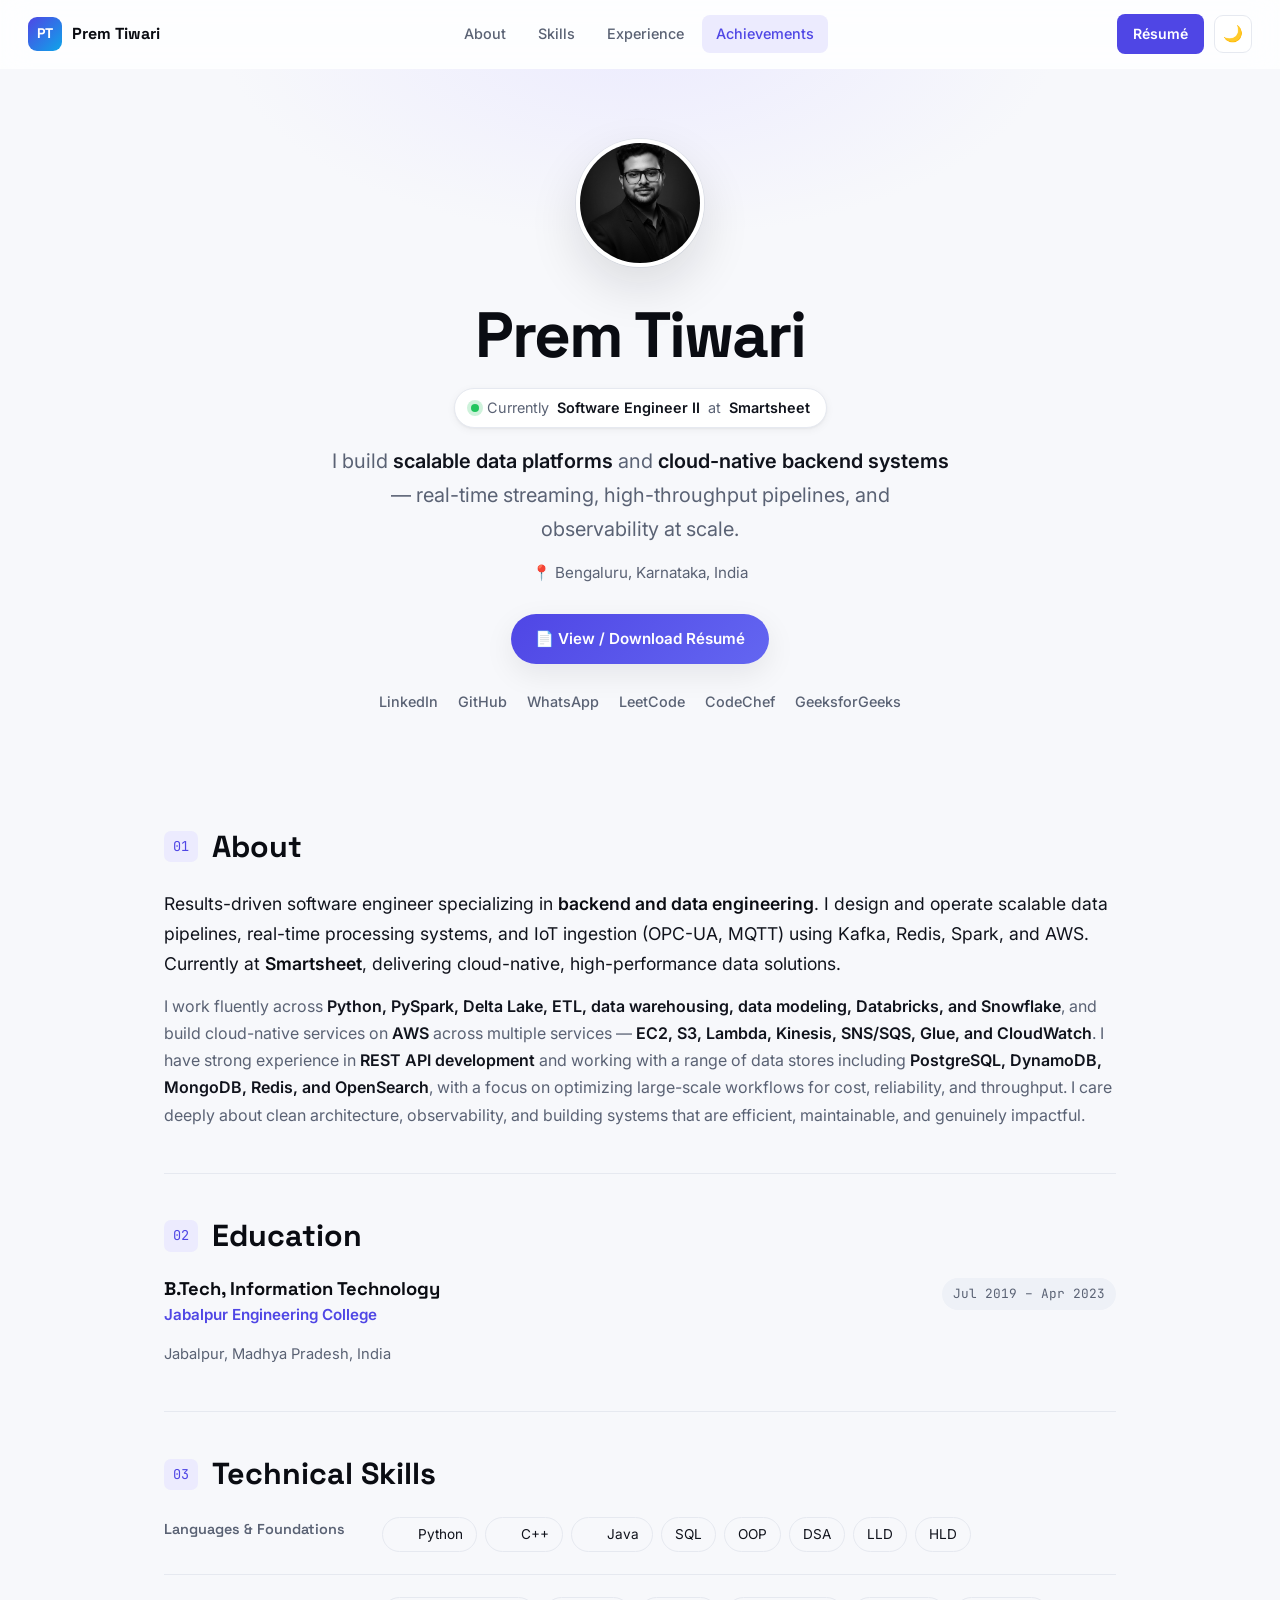
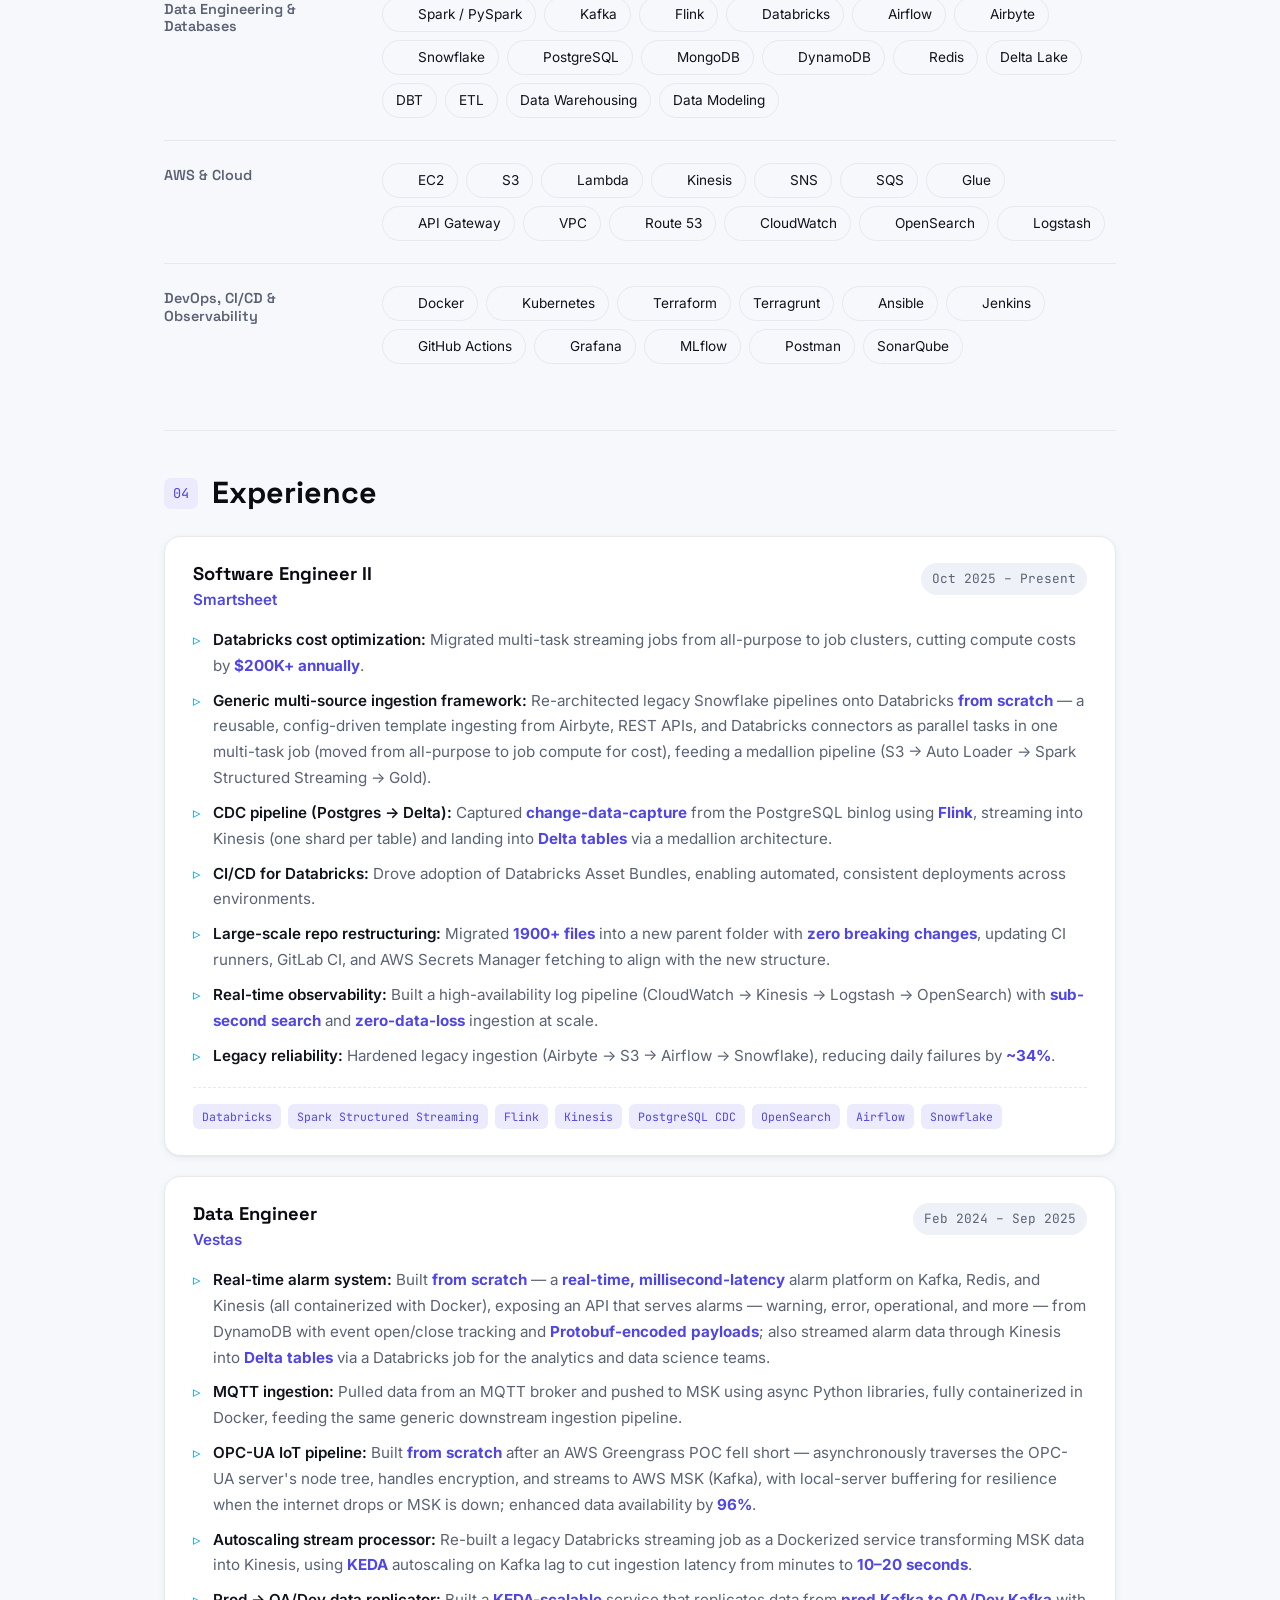
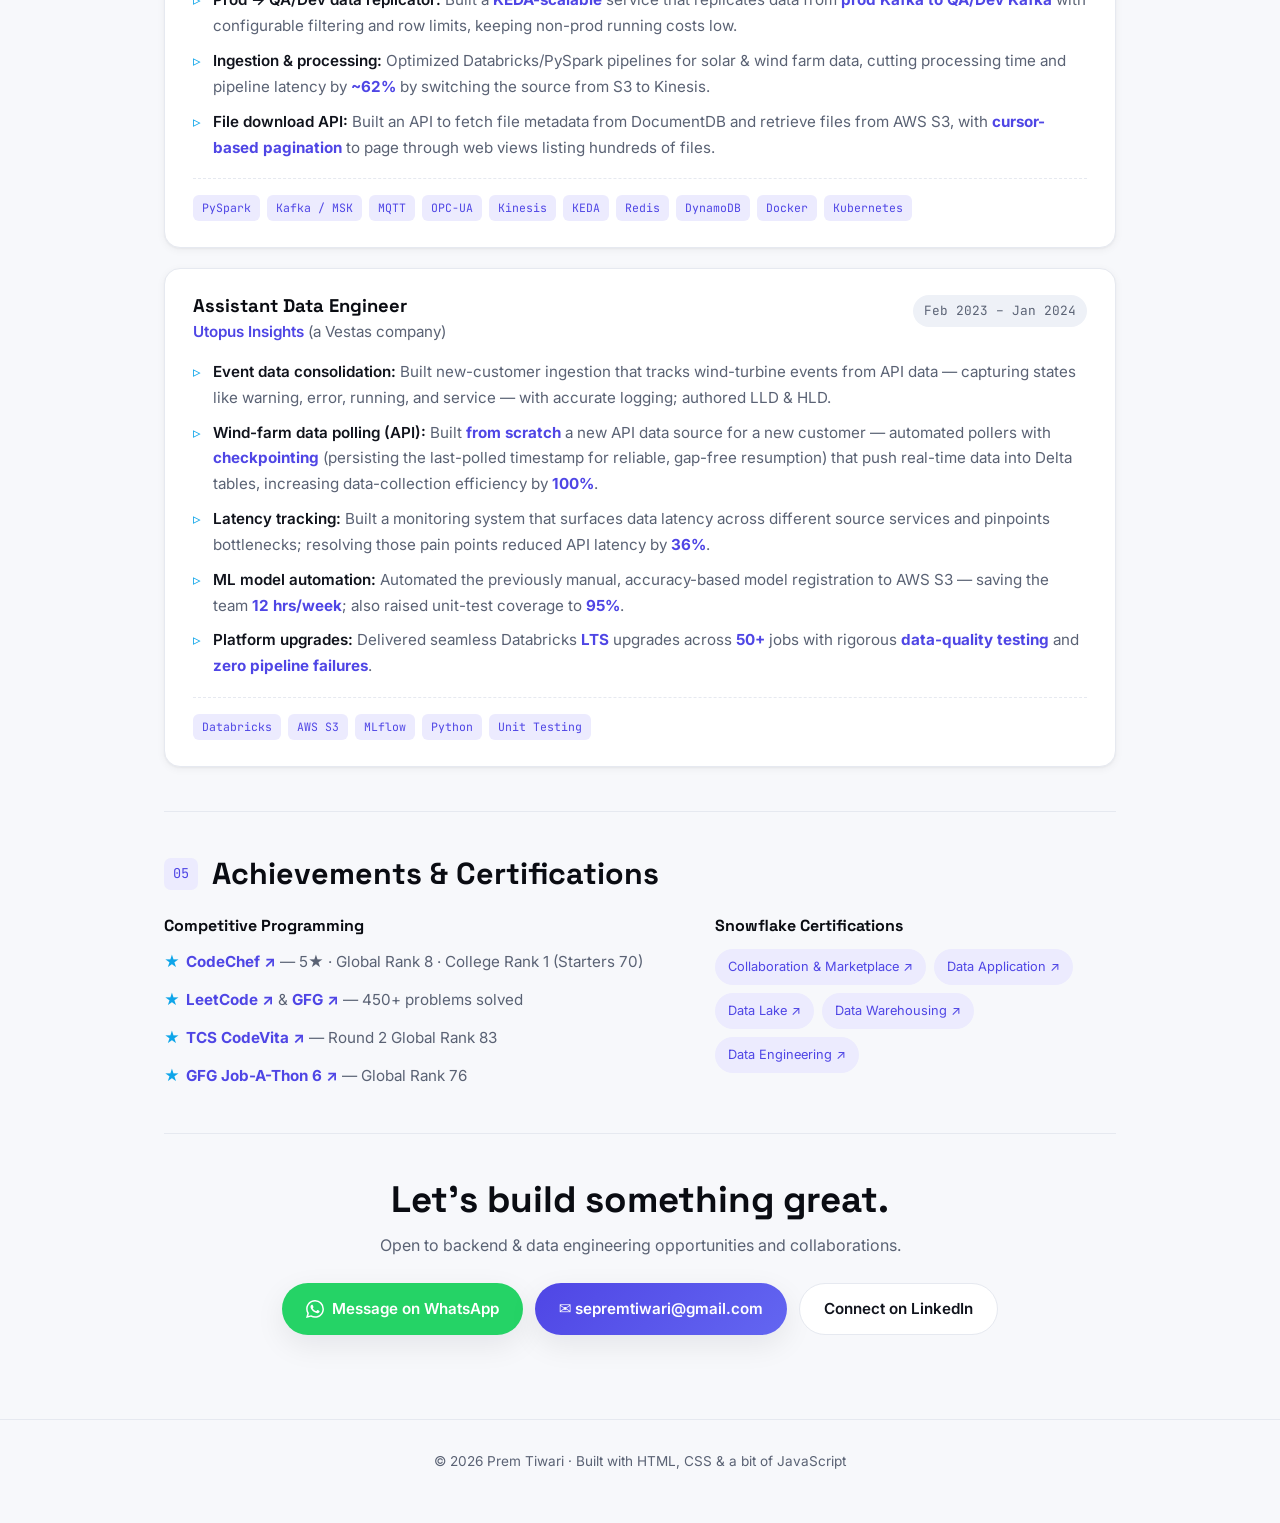
==== commit 16a34fb1: "Update index.html and resume.html to correct duplicate entries for the OPC-UA IoT pipeline, ensuring" ====
--- a/index.html
+++ b/index.html
@@ -215,8 +215,8 @@
           </div>
           <ul>
             <li><strong>Real-time alarm system:</strong> Built <em>from scratch</em> — a <em>real-time, millisecond-latency</em> alarm platform on Kafka, Redis, and Kinesis (all containerized with Docker), exposing an API that serves alarms — warning, error, operational, and more — from DynamoDB with event open/close tracking and <em>Protobuf-encoded payloads</em>; also streamed alarm data through Kinesis into <em>Delta tables</em> via a Databricks job for the analytics and data science teams.</li>
+            <li><strong>MQTT ingestion:</strong> Pulled data from an MQTT broker and pushed to MSK using async Python libraries, fully containerized in Docker, feeding the same generic downstream ingestion pipeline.</li>
             <li><strong>OPC-UA IoT pipeline:</strong> Built <em>from scratch</em> after an AWS Greengrass POC fell short — asynchronously traverses the OPC-UA server's node tree, handles encryption, and streams to AWS MSK (Kafka), with local-server buffering for resilience when the internet drops or MSK is down; enhanced data availability by <em>96%</em>.</li>
-            <li><strong>MQTT ingestion:</strong> Pulled data from an MQTT broker and pushed to MSK using async Python libraries, fully containerized in Docker, feeding the same generic downstream ingestion pipeline.</li>
             <li><strong>Autoscaling stream processor:</strong> Re-built a legacy Databricks streaming job as a Dockerized service transforming MSK data into Kinesis, using <em>KEDA</em> autoscaling on Kafka lag to cut ingestion latency from minutes to <em>10–20 seconds</em>.</li>
             <li><strong>Prod → QA/Dev data replicator:</strong> Built a <em>KEDA-scalable</em> service that replicates data from <em>prod Kafka to QA/Dev Kafka</em> with configurable filtering and row limits, keeping non-prod running costs low.</li>
             <li><strong>Ingestion &amp; processing:</strong> Optimized Databricks/PySpark pipelines for solar &amp; wind farm data, cutting processing time and pipeline latency by <em>~62%</em> by switching the source from S3 to Kinesis.</li>
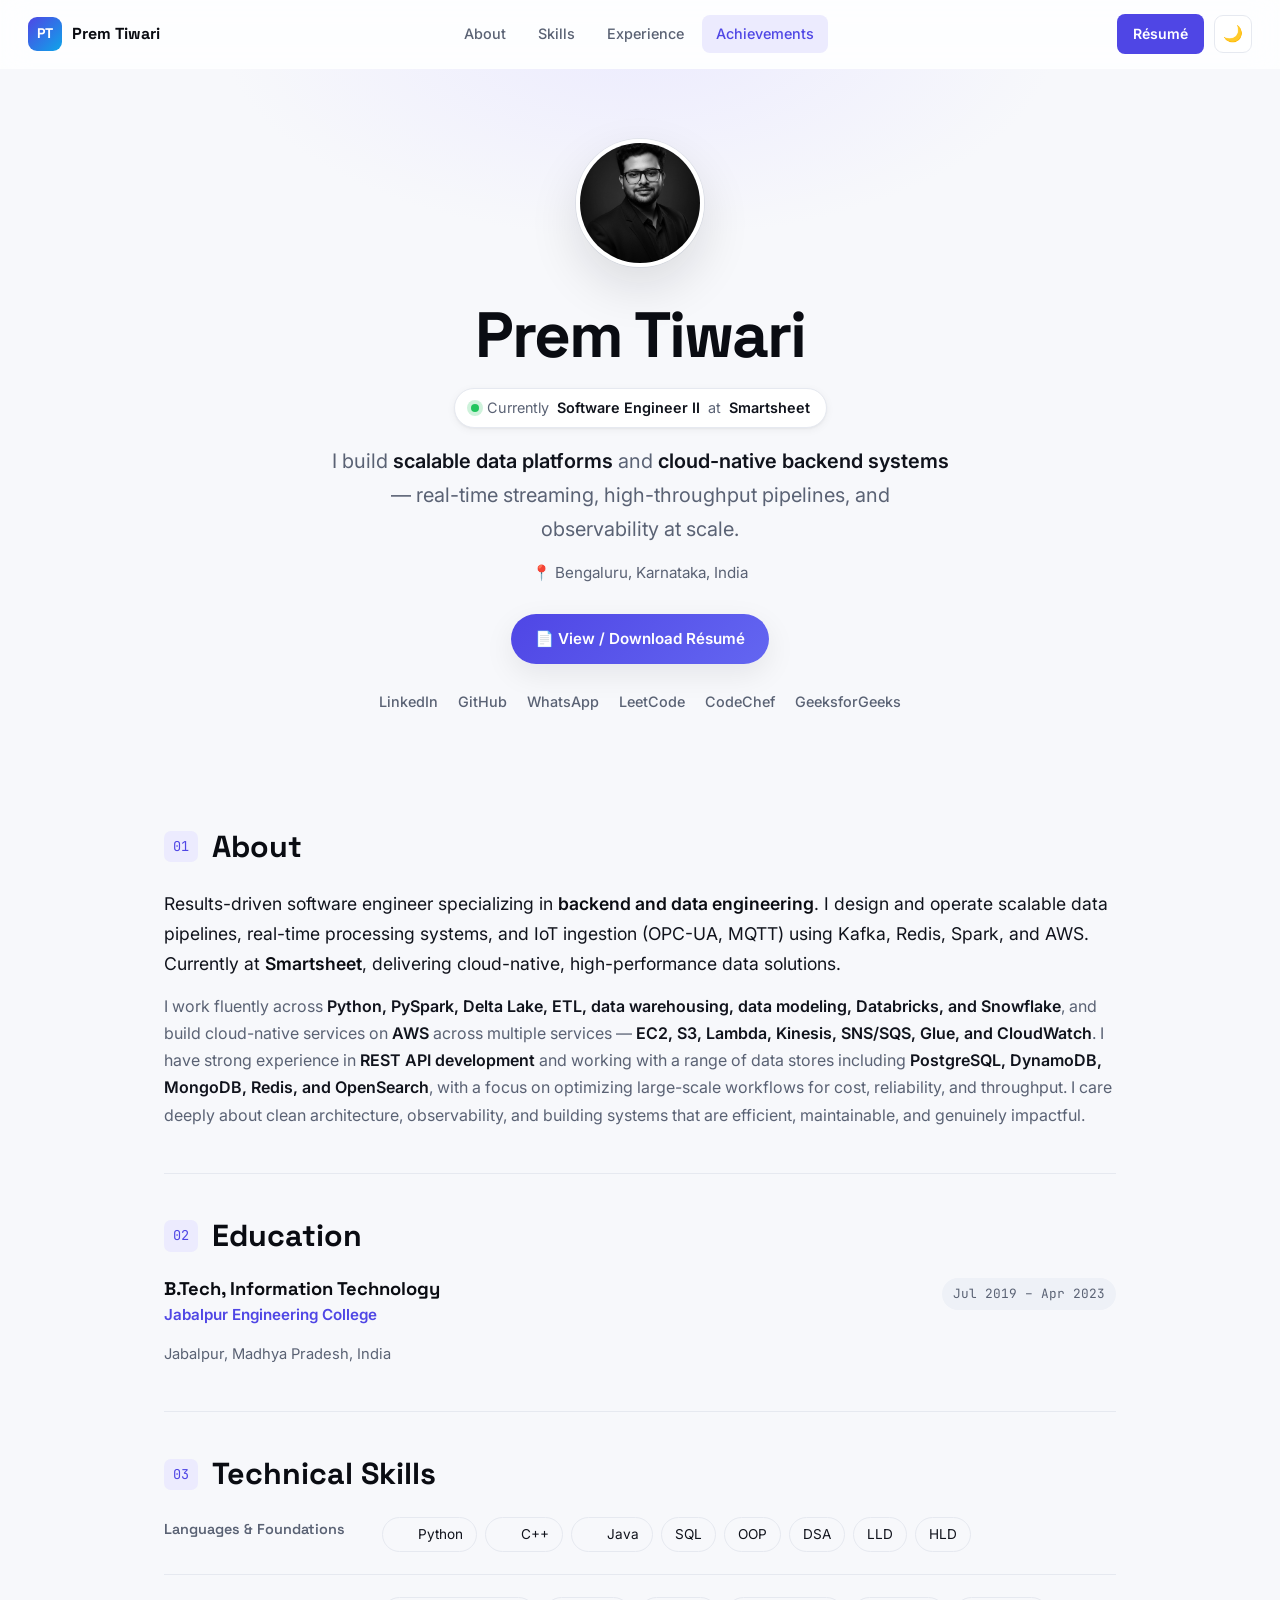
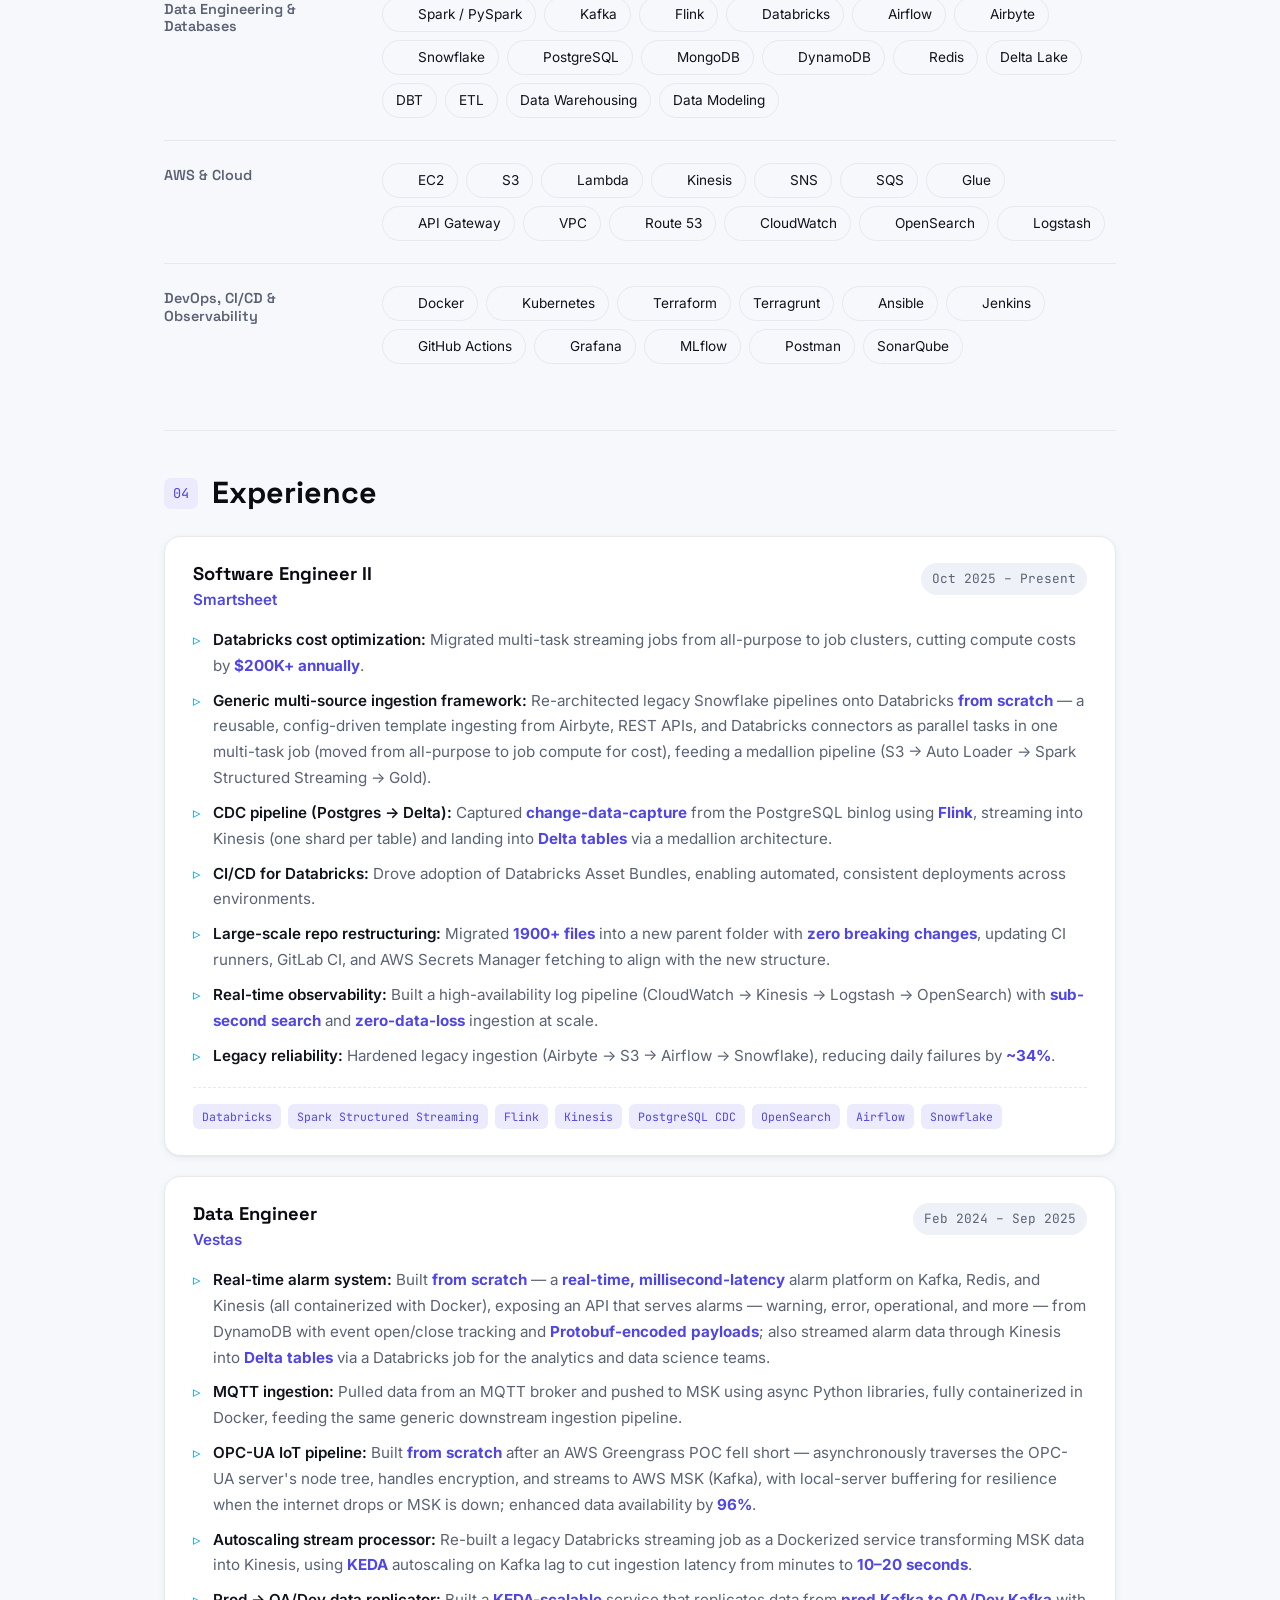
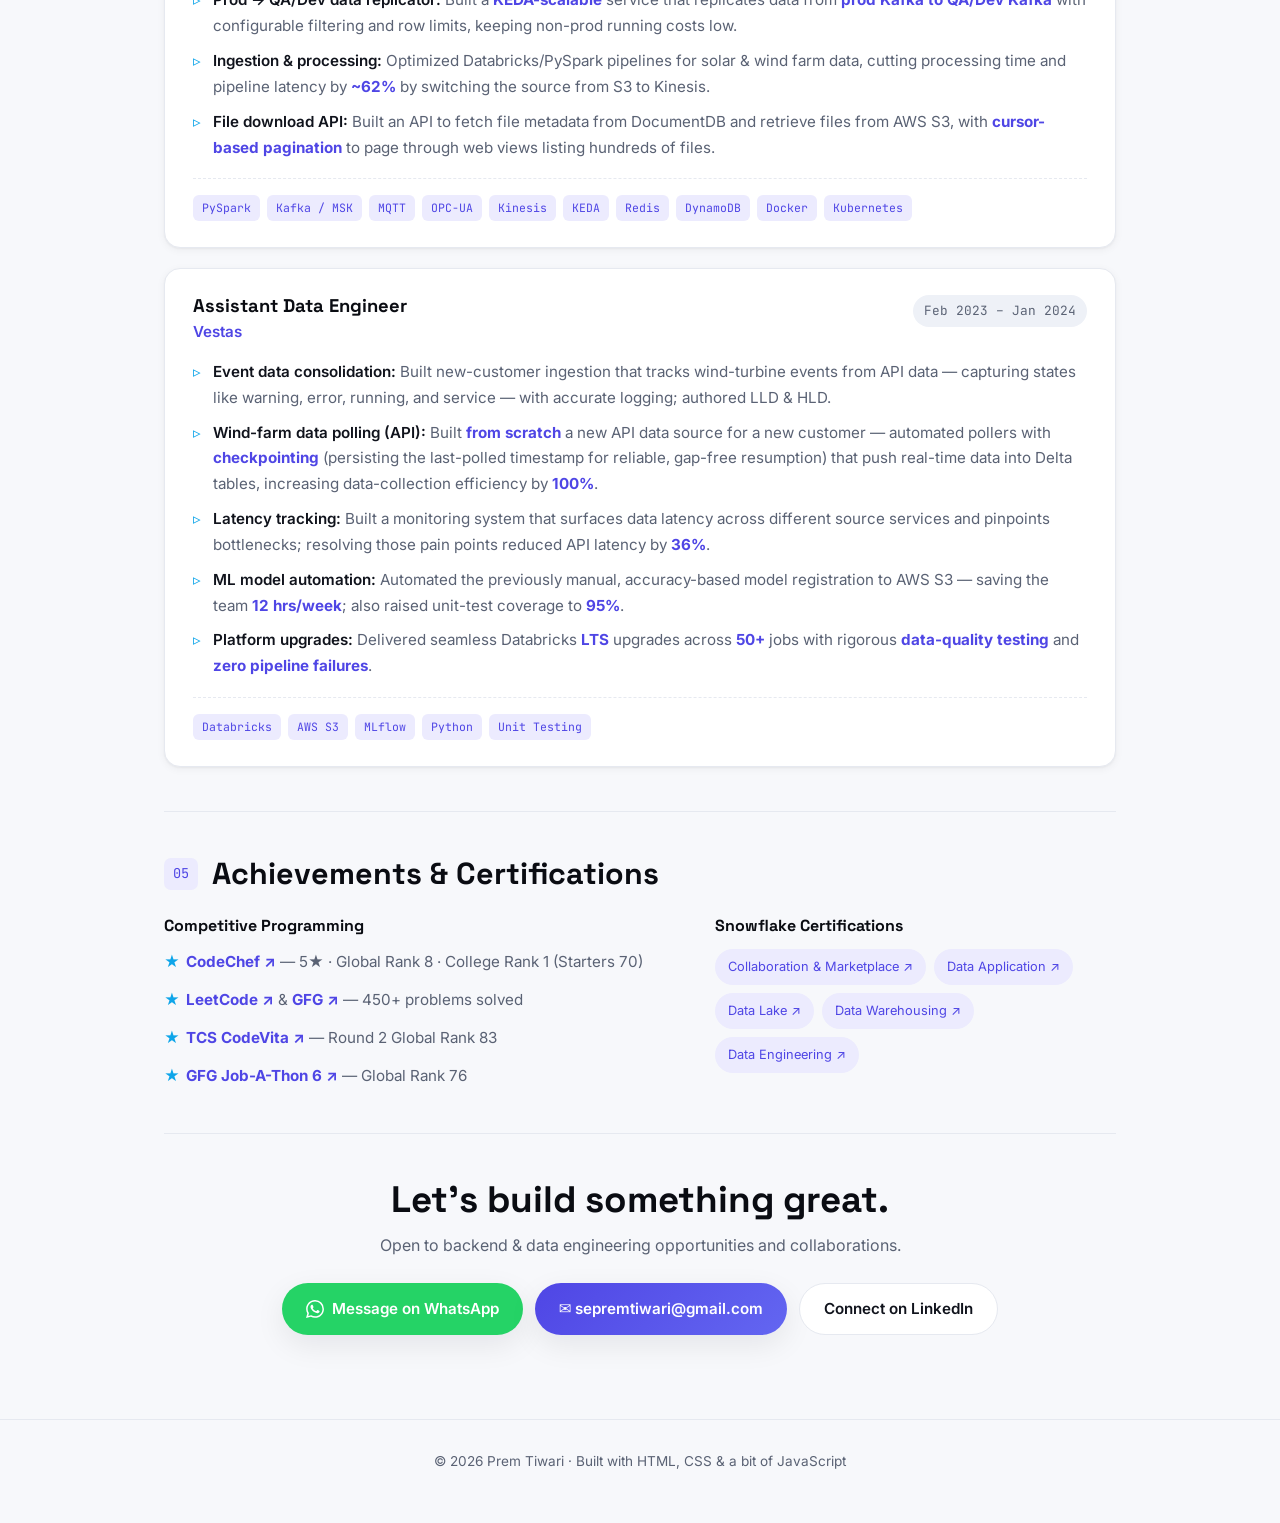
==== commit 5b92ae76: "Update index.html and resume.html to reflect company name change from "Utopus Insights (a Vestas com" ====
--- a/index.html
+++ b/index.html
@@ -231,7 +231,7 @@
           <div class="job-head">
             <div>
               <h3>Assistant Data Engineer</h3>
-              <p class="company">Utopus Insights <span class="sub">(a Vestas company)</span></p>
+              <p class="company">Vestas</p>
             </div>
             <span class="period">Feb 2023 – Jan 2024</span>
           </div>
